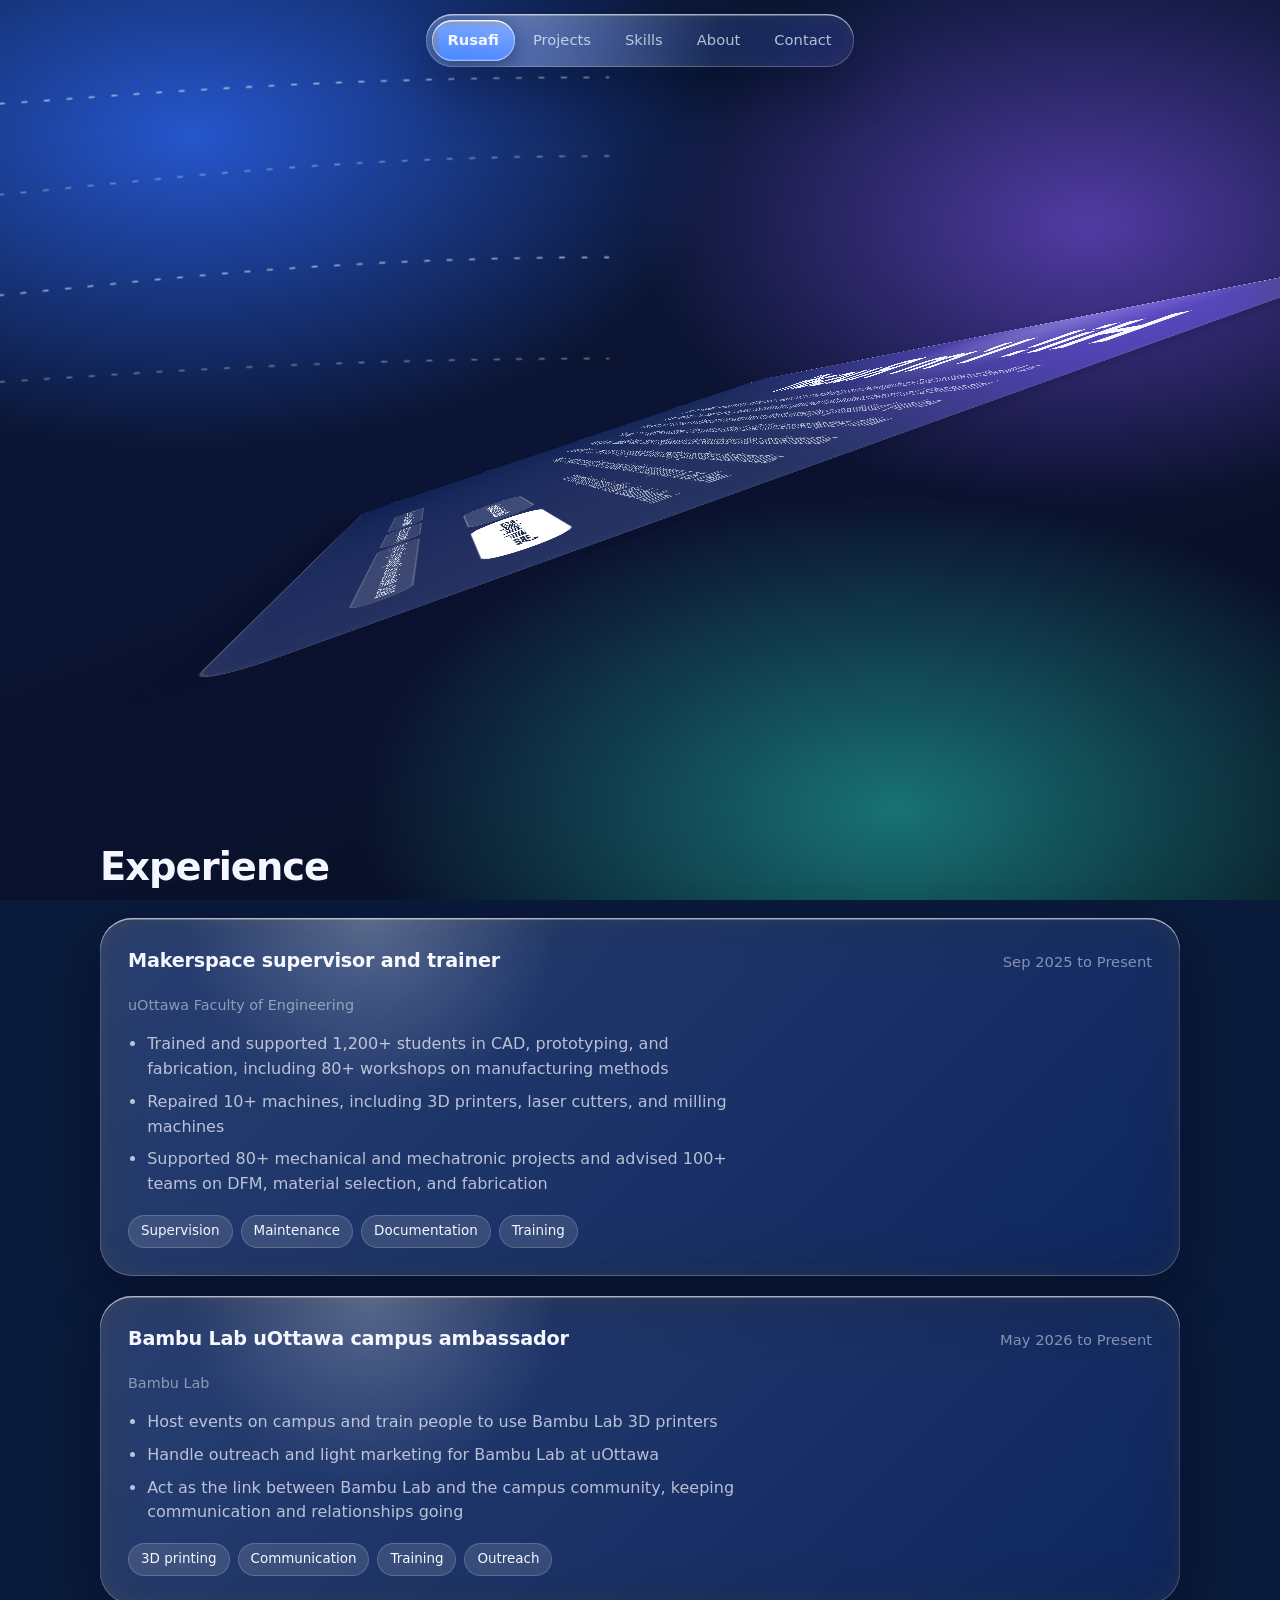
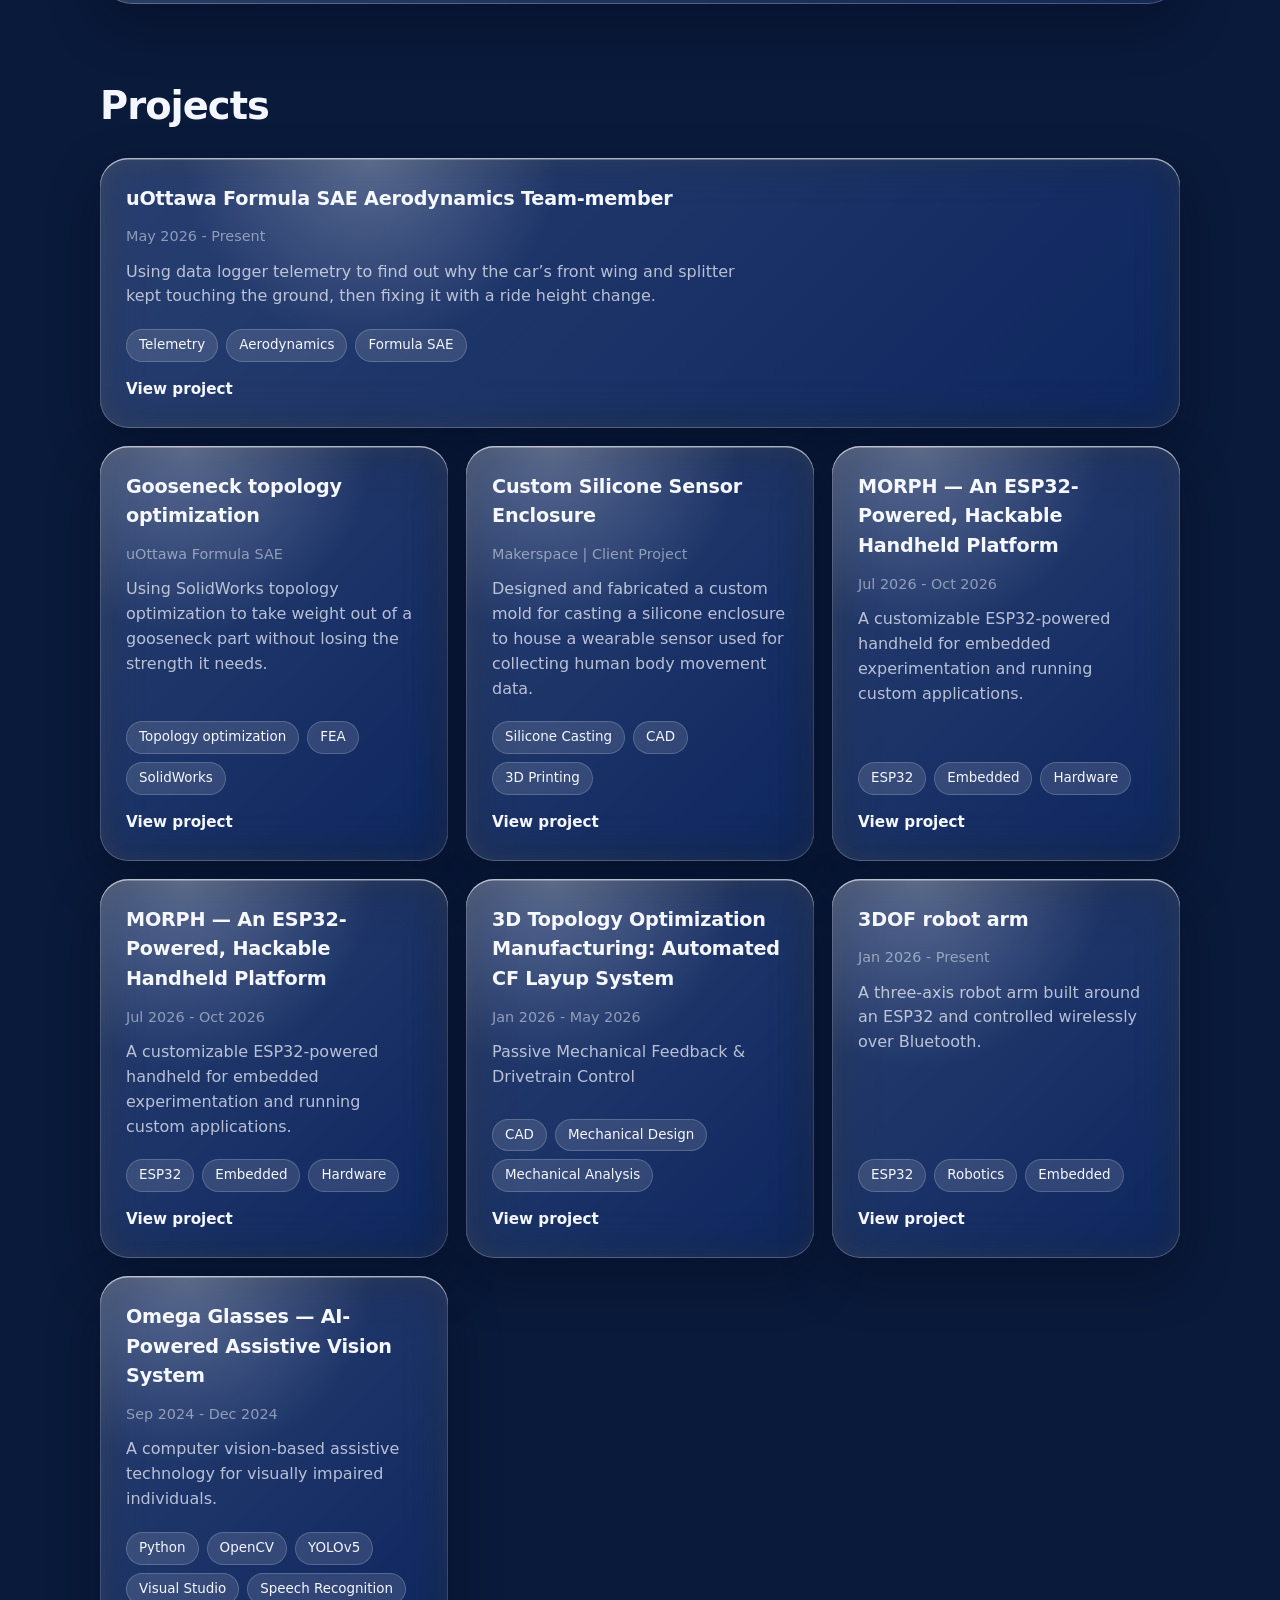
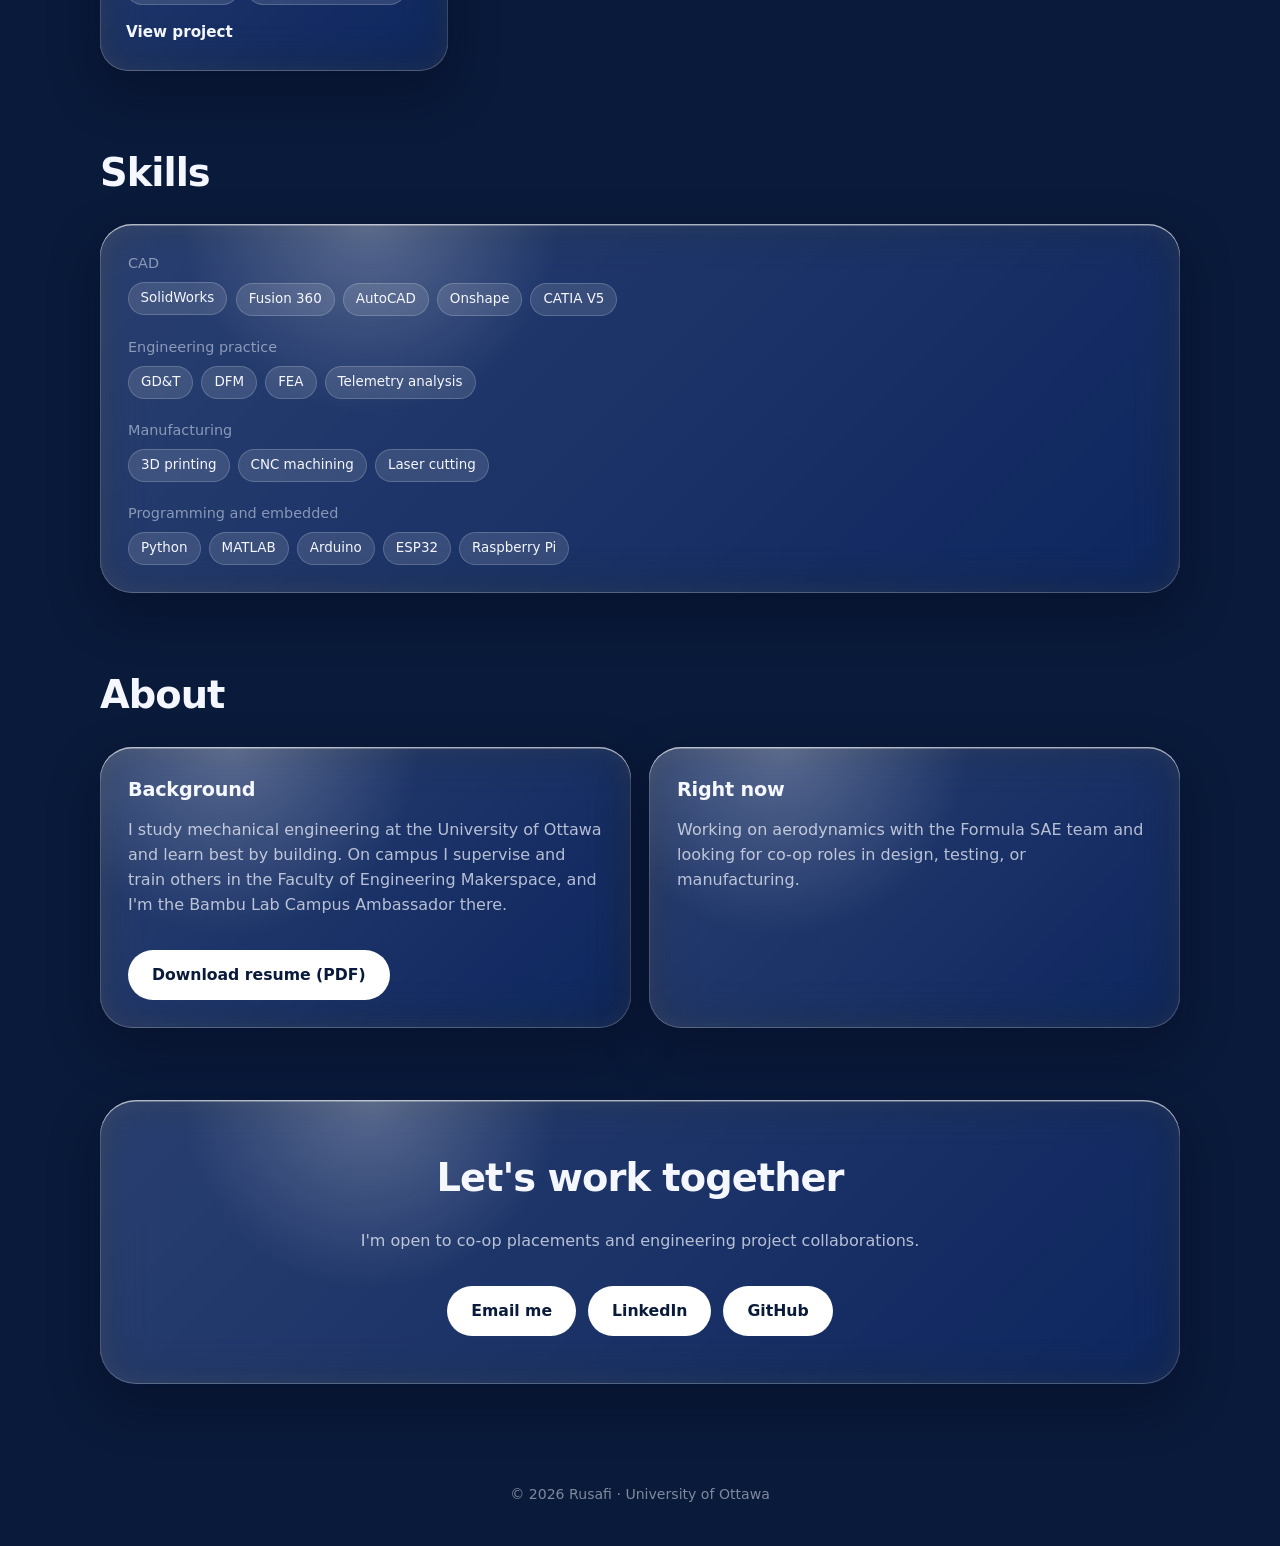
==== index.html @ 1bdc51d0 "Fix portfolio directory structure" ====
<!DOCTYPE html>
<html lang="en">
<head>
<meta charset="utf-8">
<meta name="viewport" content="width=device-width, initial-scale=1, viewport-fit=cover">
<title>Rusafi – Mechanical engineering portfolio</title>
<meta name="description" content="Mechanical engineering co-op student at the University of Ottawa. Aerodynamics, additive manufacturing, and embedded builds.">
<meta name="theme-color" content="#0a1a3a">
<link rel="stylesheet" href="style.css">
</head>
<body>

<div class="bg" aria-hidden="true">
  <svg viewBox="0 0 1200 800" preserveAspectRatio="xMidYMid slice">
    <g class="flow" id="flowg">
      <path d="M-50 150C300 150 480 120 600 120S900 150 1250 150"/>
      <path d="M-50 230C300 230 470 195 600 195S910 230 1250 230"/>
      <path d="M-50 310C300 310 460 275 600 275S920 310 1250 310"/>
      <path d="M-50 370C300 370 470 345 600 345S900 370 1250 370"/>
      <path d="M-50 450C300 450 470 478 600 478S900 450 1250 450"/>
      <path d="M-50 520C300 520 460 560 600 560S920 520 1250 520"/>
      <path d="M-50 610C300 610 470 650 600 650S910 610 1250 610"/>
      <path d="M-50 700C300 700 480 725 600 725S900 700 1250 700"/>
    </g>
    <path class="wing" id="wingp" d="M440 410C500 372 640 366 780 398C650 430 520 436 440 410Z"/>
  </svg>
</div>

<svg width="0" height="0" style="position:absolute" aria-hidden="true">
  <filter id="lg" filterUnits="userSpaceOnUse" x="0" y="0" width="100" height="40" color-interpolation-filters="sRGB">
    <feImage id="lgmap" x="0" y="0" width="100" height="40" preserveAspectRatio="none" result="m"/>
    <feDisplacementMap in="SourceGraphic" in2="m" scale="26" xChannelSelector="R" yChannelSelector="G"/>
  </filter>
</svg>

<div class="navwrap">
  <div class="navbg glass" aria-hidden="true"></div>
  <nav aria-label="Main">
    <span class="lens" aria-hidden="true"></span>
    <a class="me" href="#top">Rusafi</a>
    <a href="#projects">Projects</a>
    <a href="#skills">Skills</a>
    <a href="#about">About</a>
    <a href="#contact">Contact</a>
  </nav>
</div>

<main id="top">

  <section class="hero">
    <div class="hero-card glass">
      <h1>Hi! I’m Rusafi</h1>
      <p>a Mechanical Engineering student at the University of Ottawa with a strong interest in mechanical design, manufacturing, and hands-on prototyping. I enjoy building systems that combine mechanical and electrical components, with experience in CAD, fabrication, and iterative design through projects in automation and assistive technology.
        My recent work includes developing an automated sorting system and designing a carbon fiber layup mechanism, as well as a computer vision-based smart glasses prototype to support individuals with visual impairments.</p>
      <div class="actions">
        <a class="btn main" href="#projects">See my projects</a>
        <a class="btn alt" href="#contact">Get in touch</a>
      </div>
      <div class="stats">
        <span class="chip">BASc Mechanical Engineering (Co-op)</span>
        <span class="chip">Graduating 2029</span>
        <span class="chip">Formula SAE aerodynamics</span>
      </div>
    </div>
  </section>

  <section id="experience">
  <h2>Experience</h2>

  <div class="panel glass prose role">
    <div class="role-head">
      <h3>Makerspace supervisor and trainer</h3>
      <span class="dates">Sep 2025 to Present</span>
    </div>
    <span class="meta">uOttawa Faculty of Engineering</span>
    <ul>
      <li>Trained and supported 1,200+ students in CAD, prototyping, and fabrication, including 80+ workshops on manufacturing methods</li>
      <li>Repaired 10+ machines, including 3D printers, laser cutters, and milling machines</li>
      <li>Supported 80+ mechanical and mechatronic projects and advised 100+ teams on DFM, material selection, and fabrication</li>
    </ul>
    <div class="chips"><span class="chip">Supervision</span><span class="chip">Maintenance</span><span class="chip">Documentation</span><span class="chip">Training</span></div>
  </div>

  <div class="panel glass prose role">
    <div class="role-head">
      <h3>Bambu Lab uOttawa campus ambassador</h3>
      <span class="dates">May 2026 to Present</span>
    </div>
    <span class="meta">Bambu Lab</span>
    <ul>
      <li>Host events on campus and train people to use Bambu Lab 3D printers</li>
      <li>Handle outreach and light marketing for Bambu Lab at uOttawa</li>
      <li>Act as the link between Bambu Lab and the campus community, keeping communication and relationships going</li>
    </ul>
    <div class="chips"><span class="chip">3D printing</span><span class="chip">Communication</span><span class="chip">Training</span><span class="chip">Outreach</span></div>
  </div>
</section>

  <section id="projects">
    <h2>Projects</h2>
    <div class="grid">

      <a class="card glass wide" href="projects/fsae-aero.html">
        <img src="images/fsae-aero/cover.jpg" alt="Formula SAE aerodynamics" loading="lazy" onerror="this.remove()">
        <h3>uOttawa Formula SAE Aerodynamics Team-member</h3>
        <span class="meta">May 2026 - Present</span>
        <p>Using data logger telemetry to find out why the car’s front wing and splitter kept touching the ground, then fixing it with a ride height change.</p>
        <div class="tags"><span class="chip">Telemetry</span><span class="chip">Aerodynamics</span><span class="chip">Formula SAE</span></div>
        <span class="more">View project</span>
      </a>

      <a class="card glass" href="projects/gooseneck-optimization.html">
        <img src="images/gooseneck-optimization/cover.jpg" alt="Gooseneck topology optimization" loading="lazy" onerror="this.remove()">
        <h3>Gooseneck topology optimization</h3>
        <span class="meta">uOttawa Formula SAE</span>
        <p>Using SolidWorks topology optimization to take weight out of a gooseneck part without losing the strength it needs.</p>
        <div class="tags"><span class="chip">Topology optimization</span><span class="chip">FEA</span><span class="chip">SolidWorks</span></div>
        <span class="more">View project</span>
      </a>

      <a class="card glass" href="projects/silicone-enclosure.html">
        <img src="images/adsb-display/cover.jpg" alt="ADS-B radar display" loading="lazy" onerror="this.remove()">
        <h3>Custom Silicone Sensor Enclosure</h3>
        <span class="meta">Makerspace | Client Project</span>
        <p>Designed and fabricated a custom mold for casting a silicone enclosure to house a wearable sensor used for collecting human body movement data.</p>
        <div class="tags"><span class="chip">Silicone Casting</span><span class="chip">CAD</span><span class="chip">3D Printing</span></div>
        <span class="more">View project</span>
      </a>

      <a class="card glass" href="projects/morph.html">
        <img src="images/transit-tracker/cover.jpg" alt="ESP32 transit tracker" loading="lazy" onerror="this.remove()">
        <h3>MORPH — An ESP32-Powered, Hackable Handheld Platform</h3>
        <span class="meta">Jul 2026 - Oct 2026</span>
        <p>A customizable ESP32-powered handheld for embedded experimentation and running custom applications.</p>
        <div class="tags"><span class="chip">ESP32</span><span class="chip">Embedded</span><span class="chip">Hardware</span></div>
        <span class="more">View project</span>
      </a>

      <a class="card glass" href="projects/morph.html">
        <img src="images/transit-tracker/cover.jpg" alt="ESP32 transit tracker" loading="lazy" onerror="this.remove()">
        <h3>MORPH — An ESP32-Powered, Hackable Handheld Platform</h3>
        <span class="meta">Jul 2026 - Oct 2026</span>
        <p>A customizable ESP32-powered handheld for embedded experimentation and running custom applications.</p>
        <div class="tags"><span class="chip">ESP32</span><span class="chip">Embedded</span><span class="chip">Hardware</span></div>
        <span class="more">View project</span>
      </a>

      <a class="card glass" href="projects/cf-layup.html">
        <img src="images/robot-arm/cover.jpg" alt="3DOF robot arm" loading="lazy" onerror="this.remove()">
        <h3>3D Topology Optimization Manufacturing: Automated CF Layup System</h3>
        <span class="meta">Jan 2026 - May 2026</span>
        <p>Passive Mechanical Feedback & Drivetrain Control</p>
        <div class="tags"><span class="chip">CAD</span><span class="chip">Mechanical Design</span><span class="chip">Mechanical Analysis</span></div>
        <span class="more">View project</span>
      </a>

      <a class="card glass" href="projects/robot-arm.html">
        <img src="images/robot-arm/cover.jpg" alt="3DOF robot arm" loading="lazy" onerror="this.remove()">
        <h3>3DOF robot arm</h3>
        <span class="meta">Jan 2026 - Present</span>
        <p>A three-axis robot arm built around an ESP32 and controlled wirelessly over Bluetooth.</p>
        <div class="tags"><span class="chip">ESP32</span><span class="chip">Robotics</span><span class="chip">Embedded</span></div>
        <span class="more">View project</span>
      </a>

      <a class="card glass" href="projects/omega.html">
        <img src="images/robot-arm/cover.jpg" alt="3DOF robot arm" loading="lazy" onerror="this.remove()">
        <h3>Omega Glasses — AI-Powered Assistive Vision System</h3>
        <span class="meta">Sep 2024 - Dec 2024</span>
        <p>A computer vision-based assistive technology for visually impaired individuals.</p>
        <div class="tags"><span class="chip">Python</span><span class="chip">OpenCV</span><span class="chip">YOLOv5</span><span class="chip">Visual Studio</span><span class="chip">Speech Recognition</span></div>
        <span class="more">View project</span>
      </a>

    </div>
  </section>

  <section id="skills">
    <h2>Skills</h2>
    <div class="panel glass">
      <div class="group">
        <div class="meta">CAD</div>
        <div class="chips"><span class="chip">SolidWorks</span><span class="chip">Fusion 360</span><span class="chip">AutoCAD</span><span class="chip">Onshape</span><span class="chip">CATIA V5</span></div>
      </div>
      <div class="group">
        <div class="meta">Engineering practice</div>
        <div class="chips"><span class="chip">GD&amp;T</span><span class="chip">DFM</span><span class="chip">FEA</span><span class="chip">Telemetry analysis</span></div>
      </div>
      <div class="group">
        <div class="meta">Manufacturing</div>
        <div class="chips"><span class="chip">3D printing</span><span class="chip">CNC machining</span><span class="chip">Laser cutting</span></div>
      </div>
      <div class="group">
        <div class="meta">Programming and embedded</div>
        <div class="chips"><span class="chip">Python</span><span class="chip">MATLAB</span><span class="chip">Arduino</span><span class="chip">ESP32</span><span class="chip">Raspberry Pi</span></div>
      </div>
    </div>
  </section>

  <section id="about">
    <h2>About</h2>
    <div class="split">
      <div class="panel glass">
        <h3>Background</h3>
        <p>I study mechanical engineering at the University of Ottawa and learn best by building. On campus I supervise and train others in the Faculty of Engineering Makerspace, and I'm the Bambu Lab Campus Ambassador there.</p>
        <div class="actions">
  <a class="btn main" href="resume/rusafi-resume.pdf" download>Download resume (PDF)</a>
</div>
      </div>
      <div class="panel glass">
        <h3>Right now</h3>
        <p>Working on aerodynamics with the Formula SAE team and looking for co-op roles in design, testing, or manufacturing.</p>
      </div>
    </div>
  </section>

  <section id="contact">
    <div class="contact glass">
      <h2>Let's work together</h2>
      <p>I'm open to co-op placements and engineering project collaborations.</p>
      <div class="actions">
        <!-- Replace the three links below -->
        <a class="btn main" href="mailto:rkama064@uottawa.ca">Email me</a>
        <a class="btn main" href="https://www.linkedin.com/in/rusafi-kamal" target="_blank">LinkedIn</a>
        <a class="btn main" href="https://github.com/silentium-noctis" target="_blank">GitHub</a>
      </div>
    </div>
  </section>

</main>

<footer>© <span id="y"></span> Rusafi · University of Ottawa</footer>

<script src="site.js" defer></script>
</body>
</html>
---- style.css ----
:root{
  --spring:cubic-bezier(.34,1.56,.64,1); --ink:#f4f7ff; --ink-2:rgba(244,247,255,.72); --ink-3:rgba(244,247,255,.5);
  --deep:#0a1a3a; --blue:#2f6bff; --teal:#27d3c3; --violet:#8a5bff;
  --font:-apple-system,BlinkMacSystemFont,"SF Pro Display","SF Pro Text","Helvetica Neue",Inter,"Segoe UI",system-ui,sans-serif;
}
*{box-sizing:border-box;margin:0}
html{scroll-behavior:smooth;scroll-padding-top:90px;color-scheme:dark}
body{font-family:var(--font);color:var(--ink);background:var(--deep);line-height:1.55;-webkit-font-smoothing:antialiased;min-height:100vh}
a{color:inherit;text-decoration:none}
:focus-visible{outline:2px solid #fff;outline-offset:3px;border-radius:12px}

/* Background: colour field + airflow over a wing section */
.bg{position:fixed;inset:0;z-index:-1;overflow:hidden;
  background:
    radial-gradient(60% 50% at 15% 15%,rgba(47,107,255,.75),transparent 70%),
    radial-gradient(50% 45% at 85% 25%,rgba(138,91,255,.55),transparent 70%),
    radial-gradient(60% 50% at 70% 90%,rgba(39,211,195,.5),transparent 70%),
    linear-gradient(160deg,#0a1a3a,#0b1230 60%,#07101f)}
.bg svg{position:absolute;inset:0;width:100%;height:100%}
.flow path{fill:none;stroke:rgba(255,255,255,.55);stroke-width:1.6;stroke-linecap:round;stroke-dasharray:4 16;animation:drift 5s linear infinite}
.flow path:nth-child(even){animation-duration:7s;stroke:rgba(255,255,255,.35)}
@keyframes drift{to{stroke-dashoffset:-200}}
.wing{fill:rgba(255,255,255,.06);stroke:rgba(255,255,255,.35);stroke-width:1.2}

/* Liquid glass */
.glass{
  position:relative;overflow:hidden;
  background:linear-gradient(135deg,rgba(255,255,255,.16),rgba(255,255,255,.05));
  -webkit-backdrop-filter:blur(24px) saturate(185%);backdrop-filter:blur(24px) saturate(185%);
  box-shadow:
    inset 0 1.5px 0 rgba(255,255,255,.55),
    inset 0 -1px 0 rgba(255,255,255,.10),
    inset 0 0 0 1px rgba(255,255,255,.14),
    inset 0 0 24px rgba(255,255,255,.05),
    0 20px 50px rgba(2,8,28,.38);
}
.glass::before{content:"";position:absolute;inset:0;pointer-events:none;
  background:radial-gradient(420px circle at var(--mx,25%) var(--my,0%),rgba(255,255,255,.24),transparent 45%)}
a.glass:active::before,.card.glass:active::before,.panel.glass:active::before{background:radial-gradient(520px circle at var(--mx,25%) var(--my,0%),rgba(255,255,255,.4),transparent 55%)}
@supports not ((backdrop-filter:blur(1px)) or (-webkit-backdrop-filter:blur(1px))){
  .glass{background:rgba(24,38,80,.88)}
}

/* Nav: one glass lens slides between items */
.navwrap{position:sticky;top:max(14px,env(safe-area-inset-top));z-index:10;width:max-content;max-width:calc(100% - 24px);margin:14px auto 0}
.navbg{position:absolute;inset:0;border-radius:999px}
nav{position:relative;display:flex;gap:2px;padding:6px;overflow-x:auto;scrollbar-width:none;border-radius:999px}
nav::-webkit-scrollbar{display:none}
nav a{position:relative;z-index:2;padding:9px 16px;border-radius:999px;font-size:.92rem;font-weight:500;color:var(--ink-2);white-space:nowrap;transition:color .25s,transform .4s var(--spring)}
nav a:hover,nav a.on{color:var(--ink)}
nav a:active{transform:scale(.92)}
nav a.me{font-weight:650}
.lens{position:absolute;z-index:1;top:6px;left:0;height:calc(100% - 12px);width:0;border-radius:999px;pointer-events:none;
  background:linear-gradient(180deg,rgba(255,255,255,.34),rgba(255,255,255,.12));
  -webkit-backdrop-filter:blur(3px) saturate(190%) brightness(1.15);backdrop-filter:blur(3px) saturate(190%) brightness(1.15);
  box-shadow:inset 0 1.5px 0 rgba(255,255,255,.8),inset 0 -1.5px 0 rgba(255,255,255,.25),inset 0 0 0 1px rgba(255,255,255,.3),0 6px 18px rgba(2,8,28,.35);
  transition:left .55s var(--spring),width .55s var(--spring)}
.lens.squish{animation:squish .55s ease}
@keyframes squish{35%{transform:scale(1.1,.86)}70%{transform:scale(.97,1.05)}}
.refract .lens{backdrop-filter:url(#lg) blur(2px) saturate(190%) brightness(1.15)}

main{width:min(1080px,100% - 32px);margin:0 auto;padding-bottom:max(60px,env(safe-area-inset-bottom))}
section{padding-top:72px}
h1{font-size:clamp(2.6rem,7.5vw,5.2rem);line-height:1.02;letter-spacing:-.035em;font-weight:700}
h2{font-size:clamp(1.7rem,3.6vw,2.4rem);letter-spacing:-.025em;font-weight:650;margin-bottom:22px}
h3{font-size:1.2rem;letter-spacing:-.01em;font-weight:620}
p{color:var(--ink-2);max-width:62ch}

/* Hero */
.hero{padding-top:56px}
.hero-card{border-radius:40px;padding:clamp(28px,6vw,64px)}
.hero-card p{font-size:clamp(1.05rem,2vw,1.3rem);margin-top:20px}
.actions{display:flex;flex-wrap:wrap;gap:12px;margin-top:32px}
.btn{display:inline-block;padding:13px 24px;border-radius:999px;font-weight:600;font-size:.98rem;transition:transform .45s var(--spring),background .2s}
.btn.main{background:#fff;color:#0a1a3a}
.btn:hover{transform:scale(1.06)}
.btn:active{transform:scale(.93)}
.btn.alt{background:rgba(255,255,255,.14);box-shadow:inset 0 0 0 1px rgba(255,255,255,.3)}
.btn.alt:hover{background:rgba(255,255,255,.24)}
.stats{display:flex;flex-wrap:wrap;gap:10px;margin-top:36px}

/* Chips */
.chip{display:inline-block;padding:6px 13px;border-radius:999px;font-size:.84rem;font-weight:500;color:var(--ink);background:rgba(255,255,255,.12);box-shadow:inset 0 0 0 1px rgba(255,255,255,.18)}

/* Projects */
.grid{display:grid;gap:18px;grid-template-columns:repeat(auto-fit,minmax(min(100%,320px),1fr))}
.card{border-radius:28px;padding:26px;display:flex;flex-direction:column;gap:12px;transition:transform .5s var(--spring)}
.card:hover{transform:translateY(-3px)}
.card:active{transform:scale(.97)}
.card.wide{grid-column:1/-1}
.card img{width:100%;aspect-ratio:16/10;object-fit:cover;border-radius:18px;display:block}
.card.wide img{aspect-ratio:21/9}
.card .tags{display:flex;flex-wrap:wrap;gap:8px;margin-top:auto;padding-top:8px}
.card .meta{font-size:.9rem;color:var(--ink-3)}

/* Skills + About */
.split{display:grid;gap:18px;grid-template-columns:repeat(auto-fit,minmax(min(100%,420px),1fr))}
.panel{border-radius:32px;padding:28px}
.panel h3{margin-bottom:14px}
.chips{display:flex;flex-wrap:wrap;gap:8px}
.group+.group{margin-top:20px}
.group .meta{font-size:.9rem;color:var(--ink-3);margin-bottom:8px}

/* Contact */
.contact{border-radius:36px;padding:clamp(26px,5vw,48px);text-align:center}
.contact p{margin:12px auto 0}
.contact .actions{justify-content:center}

footer{text-align:center;color:var(--ink-3);font-size:.88rem;padding:40px 16px max(40px,env(safe-area-inset-bottom))}

/* Cursor halo */
@media (hover:hover) and (pointer:fine){html.fx,html.fx *{cursor:none!important}}
html.smooth{scroll-behavior:auto}
.halo,.dot{position:fixed;left:0;top:0;pointer-events:none;z-index:9999;opacity:0;transition:opacity .3s}
.halo.on,.dot.on{opacity:1}
.halo i{display:block;width:40px;height:40px;border-radius:50%;
  background:radial-gradient(circle at 35% 30%,rgba(255,255,255,.14),rgba(255,255,255,.03) 65%,transparent 75%);
  box-shadow:inset 0 0 0 1px rgba(255,255,255,.55),inset 0 1px 0 rgba(255,255,255,.8),0 0 18px rgba(120,170,255,.45);
  transition:transform .45s var(--spring),box-shadow .3s}
.halo.hot i{transform:scale(1.4);box-shadow:inset 0 0 0 1px rgba(255,255,255,.7),inset 0 1px 0 rgba(255,255,255,.9),0 0 24px rgba(120,190,255,.6)}
.halo.down i{transform:scale(.7)}
.dot{width:8px;height:8px;border-radius:50%;background:#fff;box-shadow:0 0 10px rgba(255,255,255,.9)}
.flow,.wing{will-change:transform}

@media (prefers-reduced-motion:reduce){
  .flow path{animation:none}
  html{scroll-behavior:auto}
  .card,.btn,nav a{transition:none}
  .lens{transition:none}.lens.squish{animation:none}
}

/* Project cards on home */
a.card{color:inherit}
.more{margin-top:4px;font-weight:600;font-size:.95rem}
.card:hover .more{text-decoration:underline;text-underline-offset:4px}

/* Project pages */
.back{display:inline-block;margin-top:40px;padding:9px 16px;border-radius:999px;font-weight:500;font-size:.92rem;color:var(--ink-2);background:rgba(255,255,255,.1);box-shadow:inset 0 0 0 1px rgba(255,255,255,.18);transition:background .2s,color .2s}
.back:hover{color:var(--ink);background:rgba(255,255,255,.18)}
.phero{padding-top:20px}
.ptitle{font-size:clamp(2.2rem,6vw,3.8rem)}
.facts{display:grid;gap:14px 28px;grid-template-columns:repeat(auto-fit,minmax(200px,1fr));margin-top:28px}
.facts dt{font-size:.88rem;color:var(--ink-3)}
.facts dd{margin:2px 0 0;font-weight:500}
.cover{width:100%;aspect-ratio:21/9;object-fit:cover;border-radius:32px;margin-top:18px;display:block;box-shadow:inset 0 0 0 1px rgba(255,255,255,.2),0 20px 50px rgba(2,8,28,.38)}
.block{padding-top:48px}
.prose ul{padding-left:1.2em;color:var(--ink-2);display:grid;gap:8px;max-width:62ch}
.gallery{display:grid;gap:14px;grid-template-columns:repeat(auto-fill,minmax(min(100%,240px),1fr))}
.shot{padding:0;border:0;background:none;border-radius:22px;overflow:hidden;cursor:pointer;aspect-ratio:4/3;box-shadow:inset 0 0 0 1px rgba(255,255,255,.2),0 12px 30px rgba(2,8,28,.35);transition:transform .45s var(--spring)}
.shot:hover{transform:scale(1.03)}
.shot:active{transform:scale(.97)}
.shot img{width:100%;height:100%;object-fit:cover;display:block}
.lb{position:fixed;inset:0;z-index:9000;display:grid;place-items:center;background:rgba(4,10,28,.72);-webkit-backdrop-filter:blur(18px);backdrop-filter:blur(18px)}
.lb img{max-width:min(92vw,1200px);max-height:80vh;border-radius:24px;box-shadow:0 30px 80px rgba(0,0,0,.5)}
.lbb{position:absolute;padding:11px 20px;border-radius:999px;border:0;color:var(--ink);font:600 .95rem var(--font);background:rgba(255,255,255,.16);box-shadow:inset 0 1px 0 rgba(255,255,255,.5),inset 0 0 0 1px rgba(255,255,255,.2);-webkit-backdrop-filter:blur(14px);backdrop-filter:blur(14px);cursor:pointer;transition:transform .4s var(--spring),background .2s}
.lbb:hover{background:rgba(255,255,255,.26);transform:scale(1.06)}
.lbb:active{transform:scale(.93)}
.lbb.x{top:max(18px,env(safe-area-inset-top));right:18px}
.lbb.p{left:14px;top:50%}
.lbb.n{right:14px;top:50%}

.role-head{display:flex;flex-wrap:wrap;justify-content:space-between;align-items:baseline;gap:2px 16px}
.role-head .dates{font-size:.92rem;color:var(--ink-3);font-weight:500}

.role .meta{display:block;font-size:.9rem;color:var(--ink-3);margin:4px 0 16px}
.role .chips{margin-top:18px}
.role+.role{margin-top:20px}
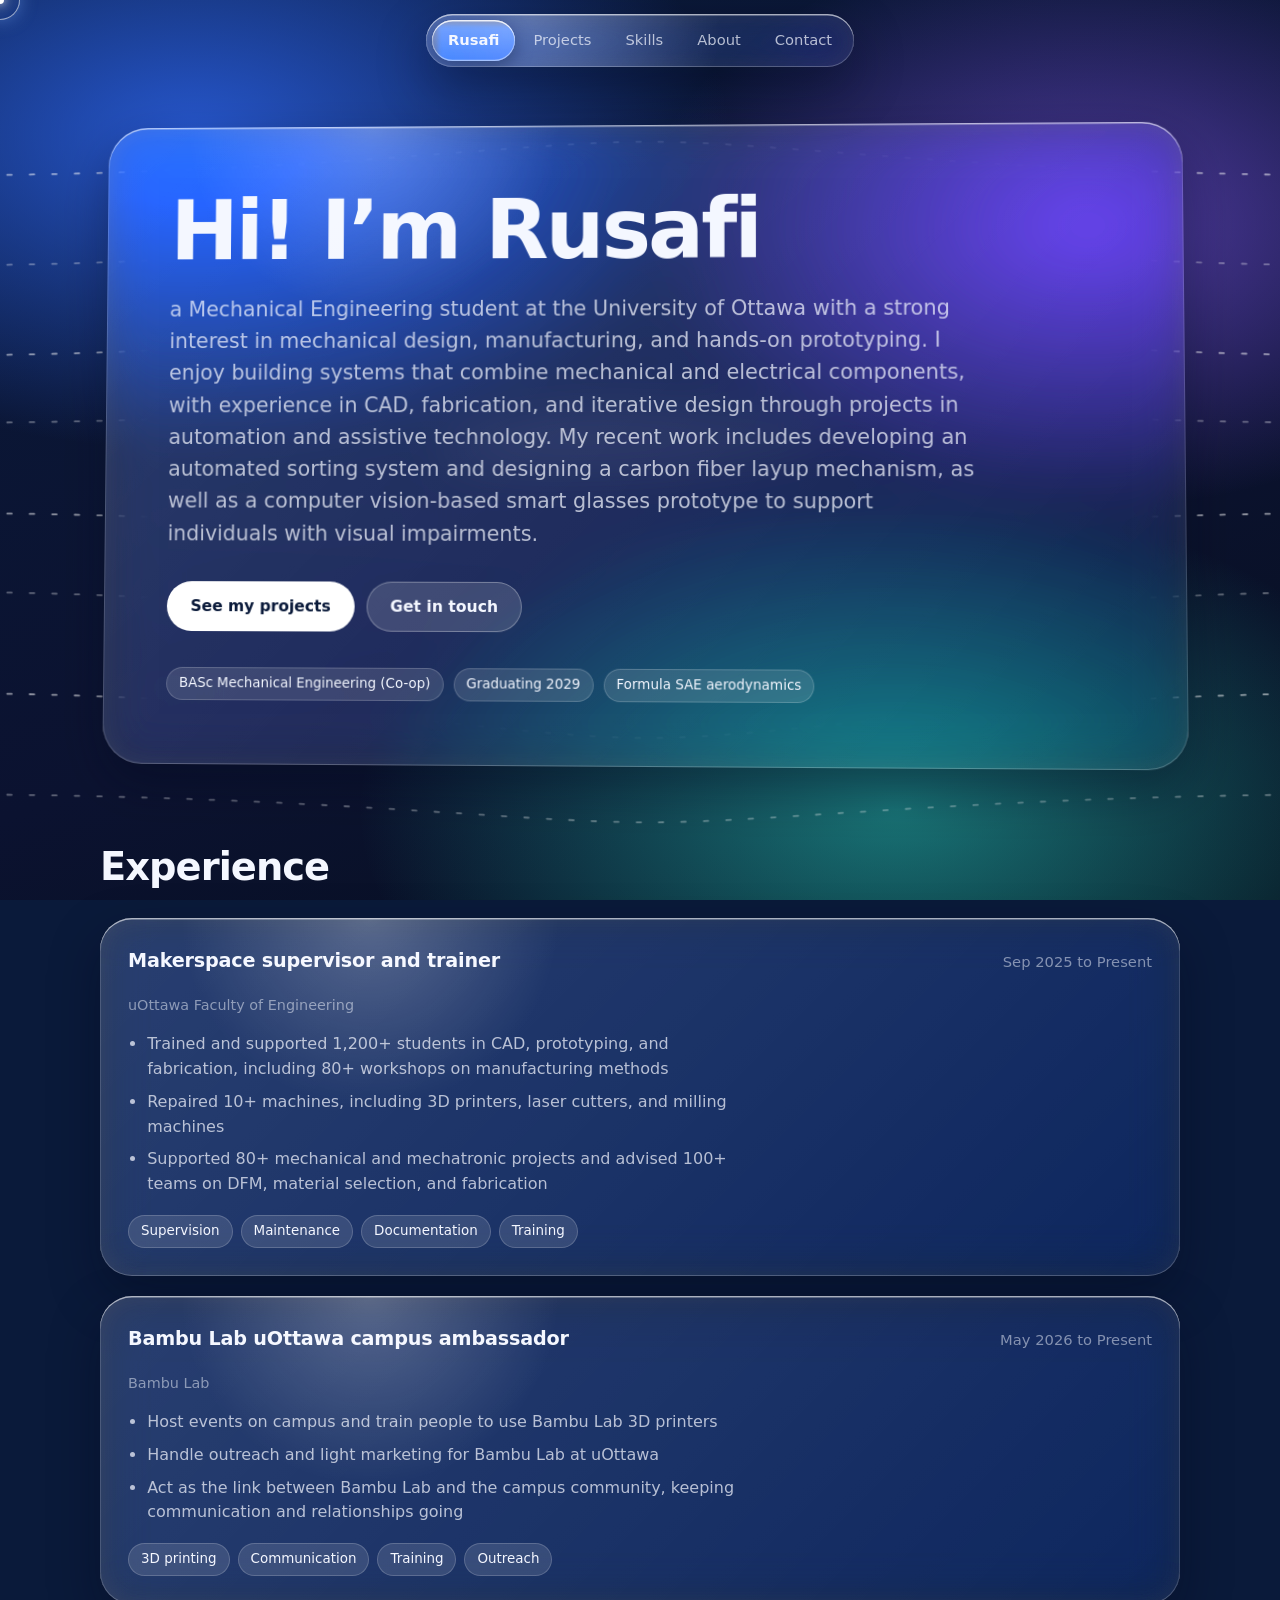
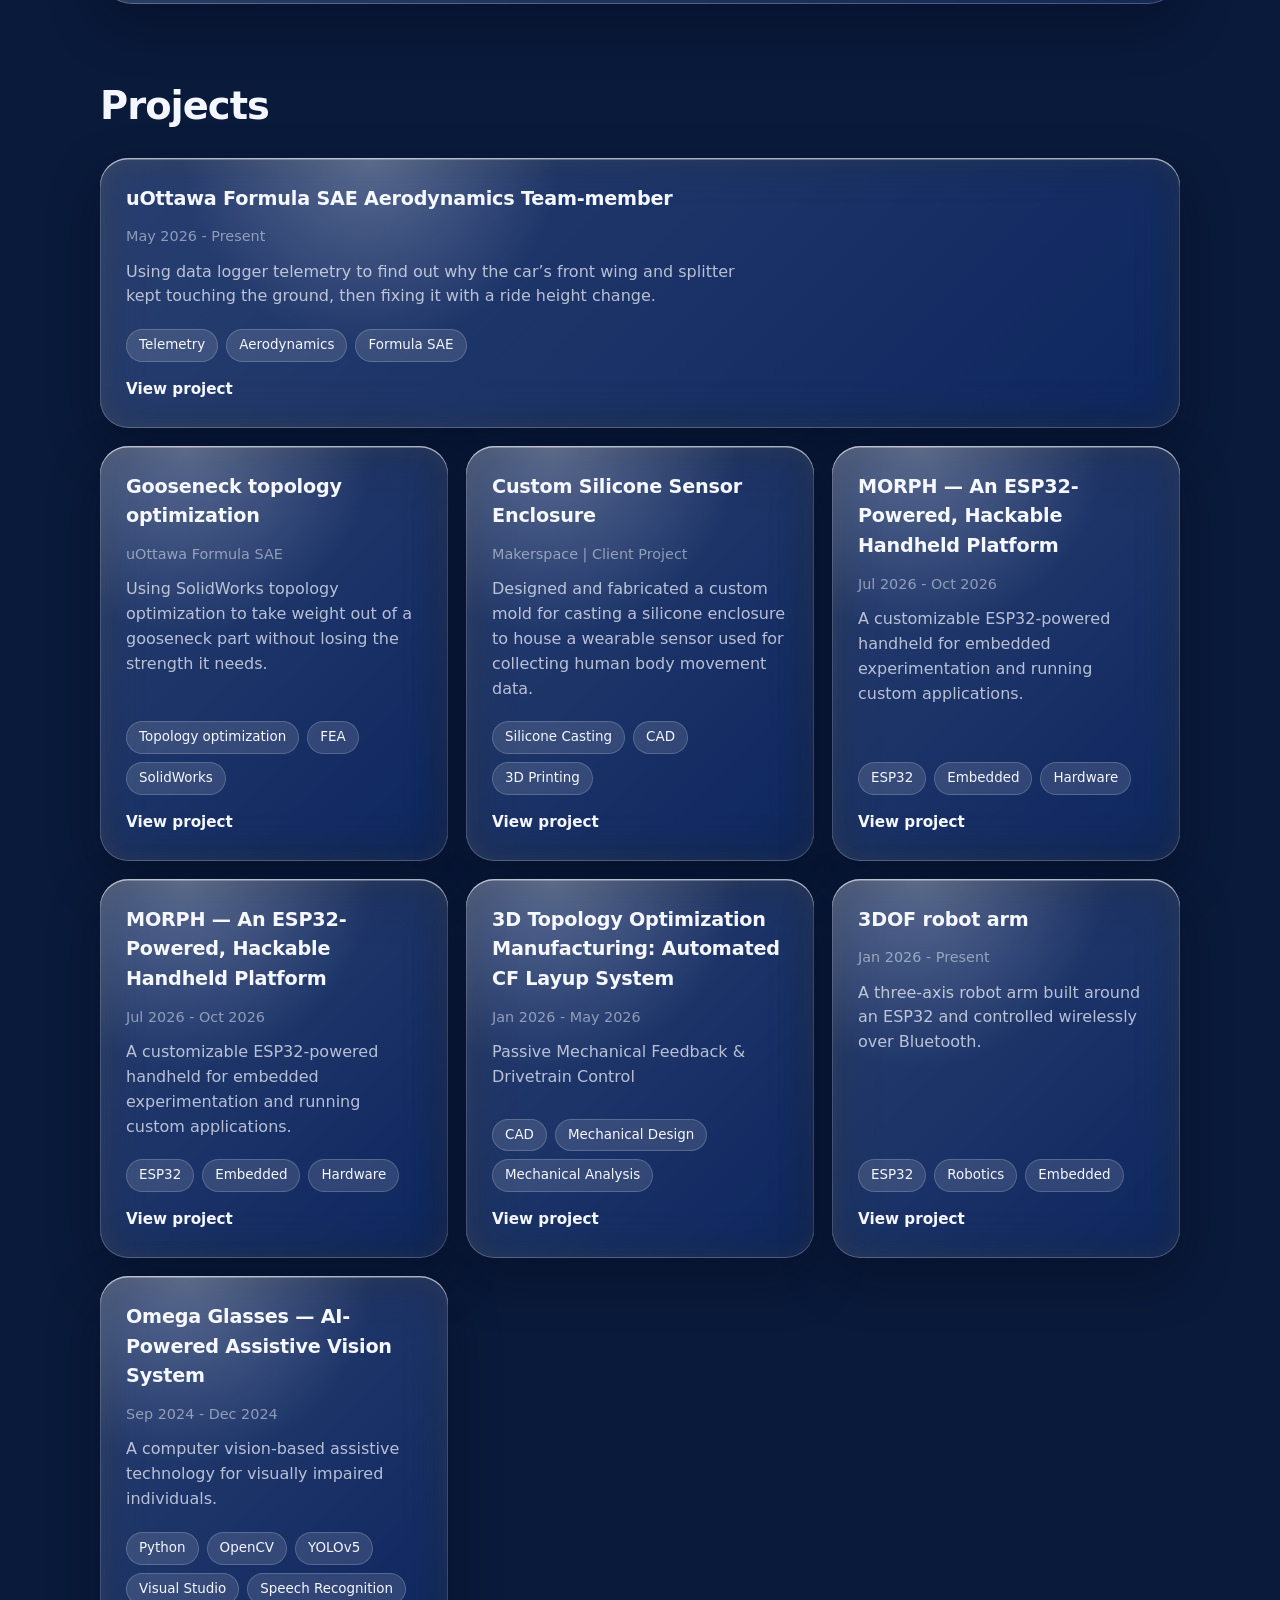
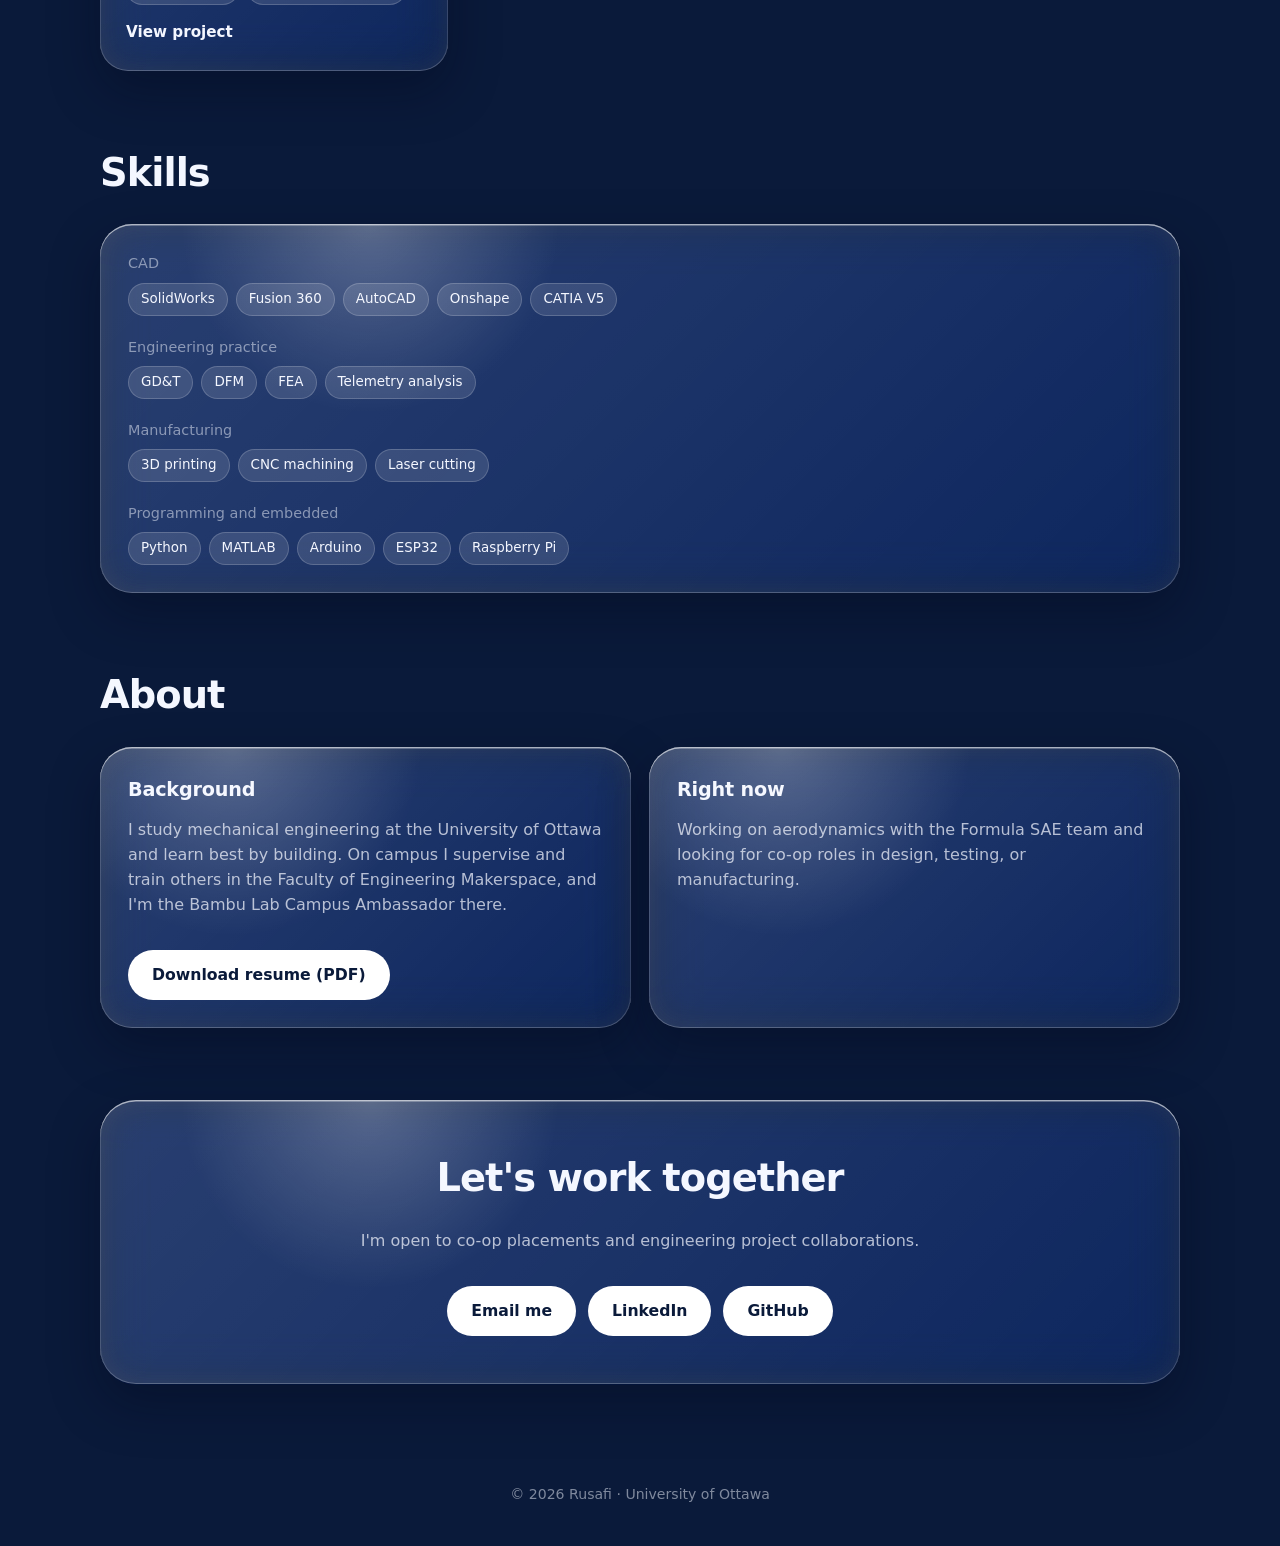
==== commit 9c3b9602: "Fixed hyperlinks" ====
--- a/index.html
+++ b/index.html
@@ -222,7 +222,7 @@
         <!-- Replace the three links below -->
         <a class="btn main" href="mailto:rkama064@uottawa.ca">Email me</a>
         <a class="btn main" href="https://www.linkedin.com/in/rusafi-kamal" target="_blank">LinkedIn</a>
-        <a class="btn main" href="https://github.com/silentium-noctis" target="_blank">GitHub</a>
+        <a class="btn main" href="https://github.com/rusafikamal" target="_blank">GitHub</a>
       </div>
     </div>
   </section>
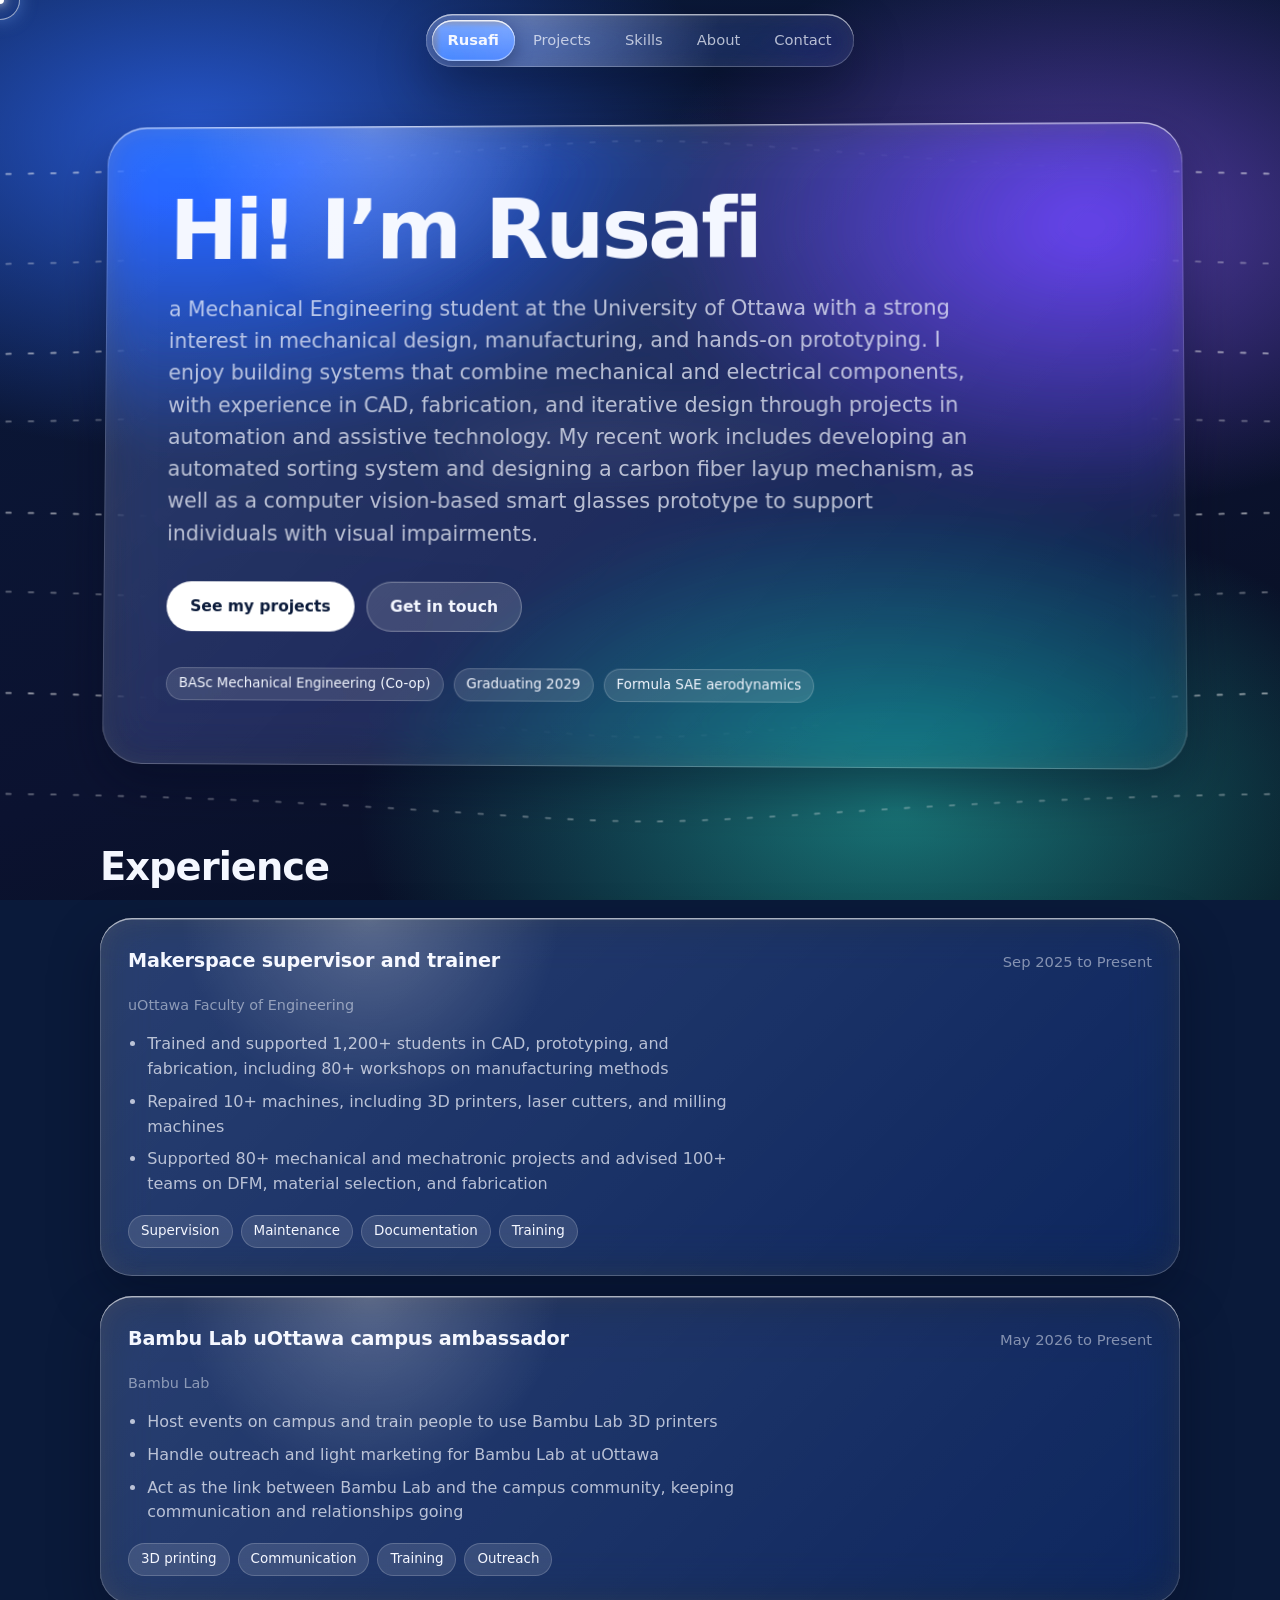
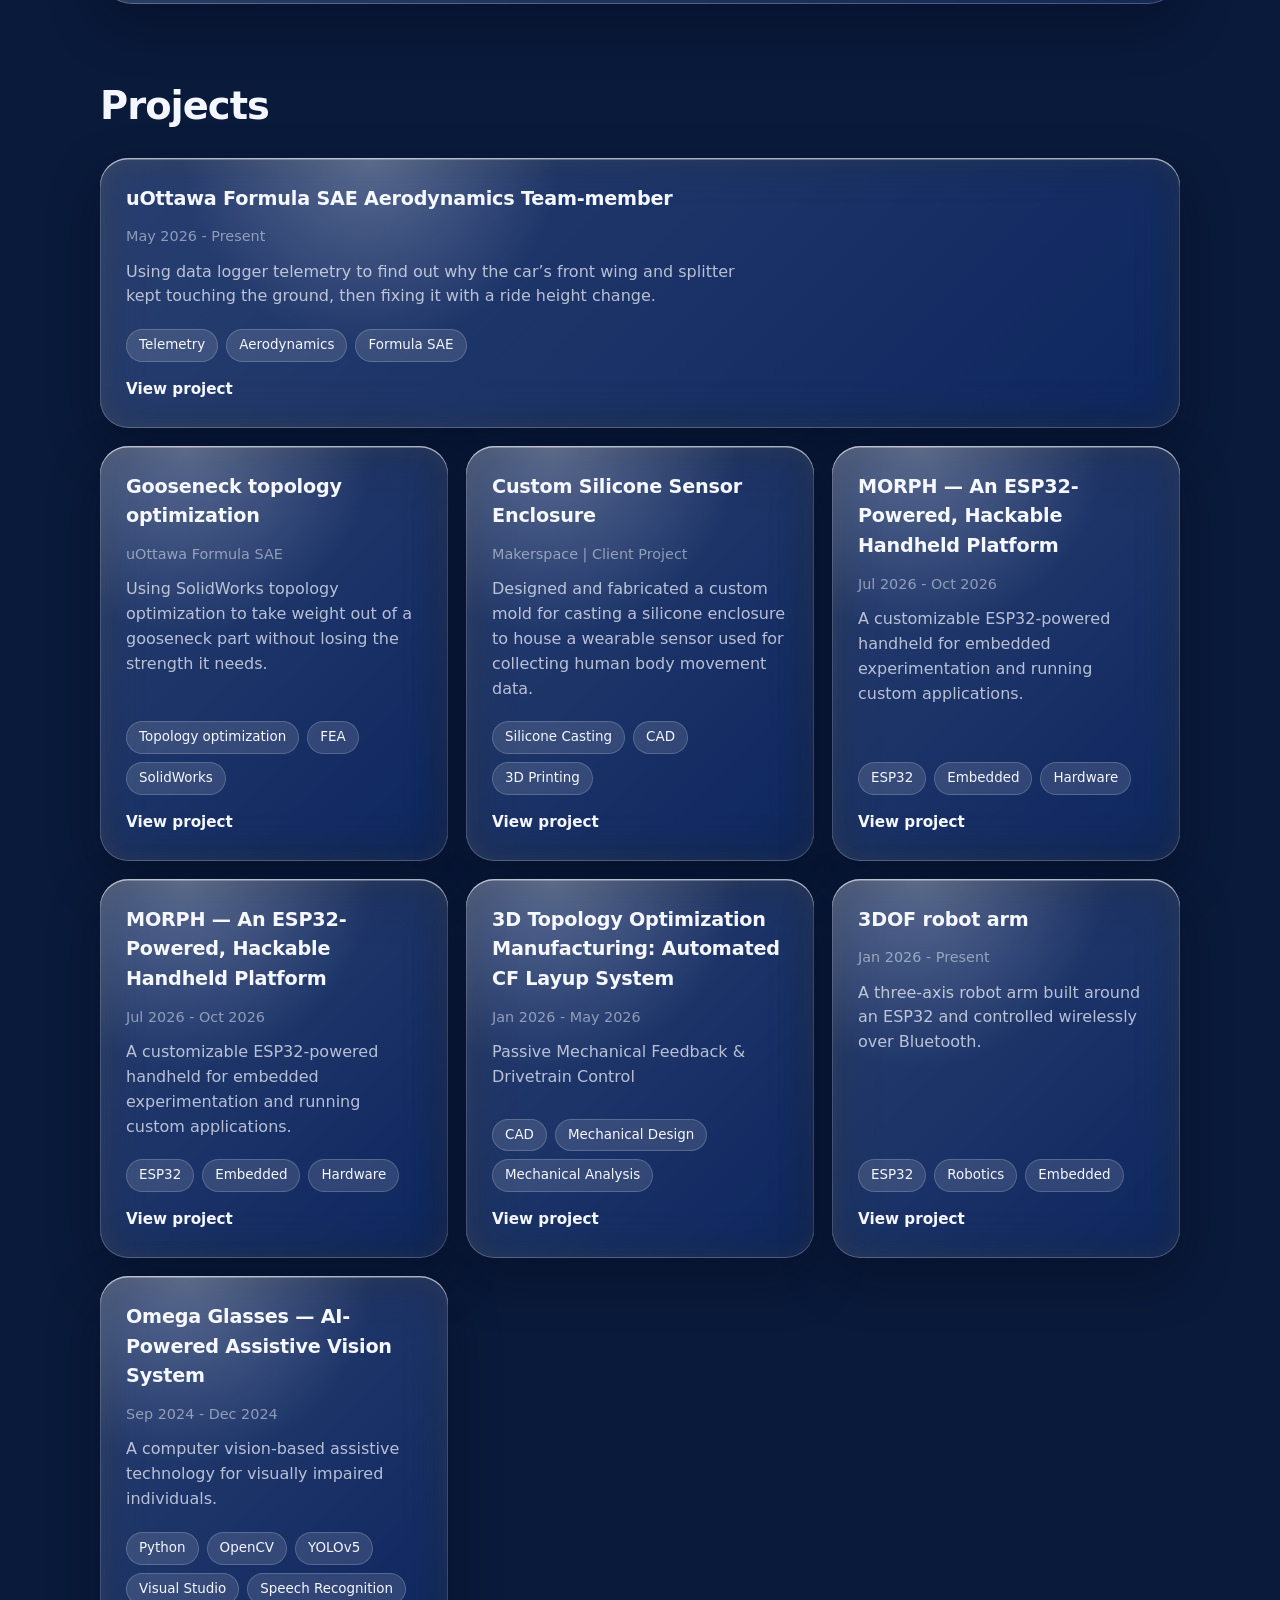
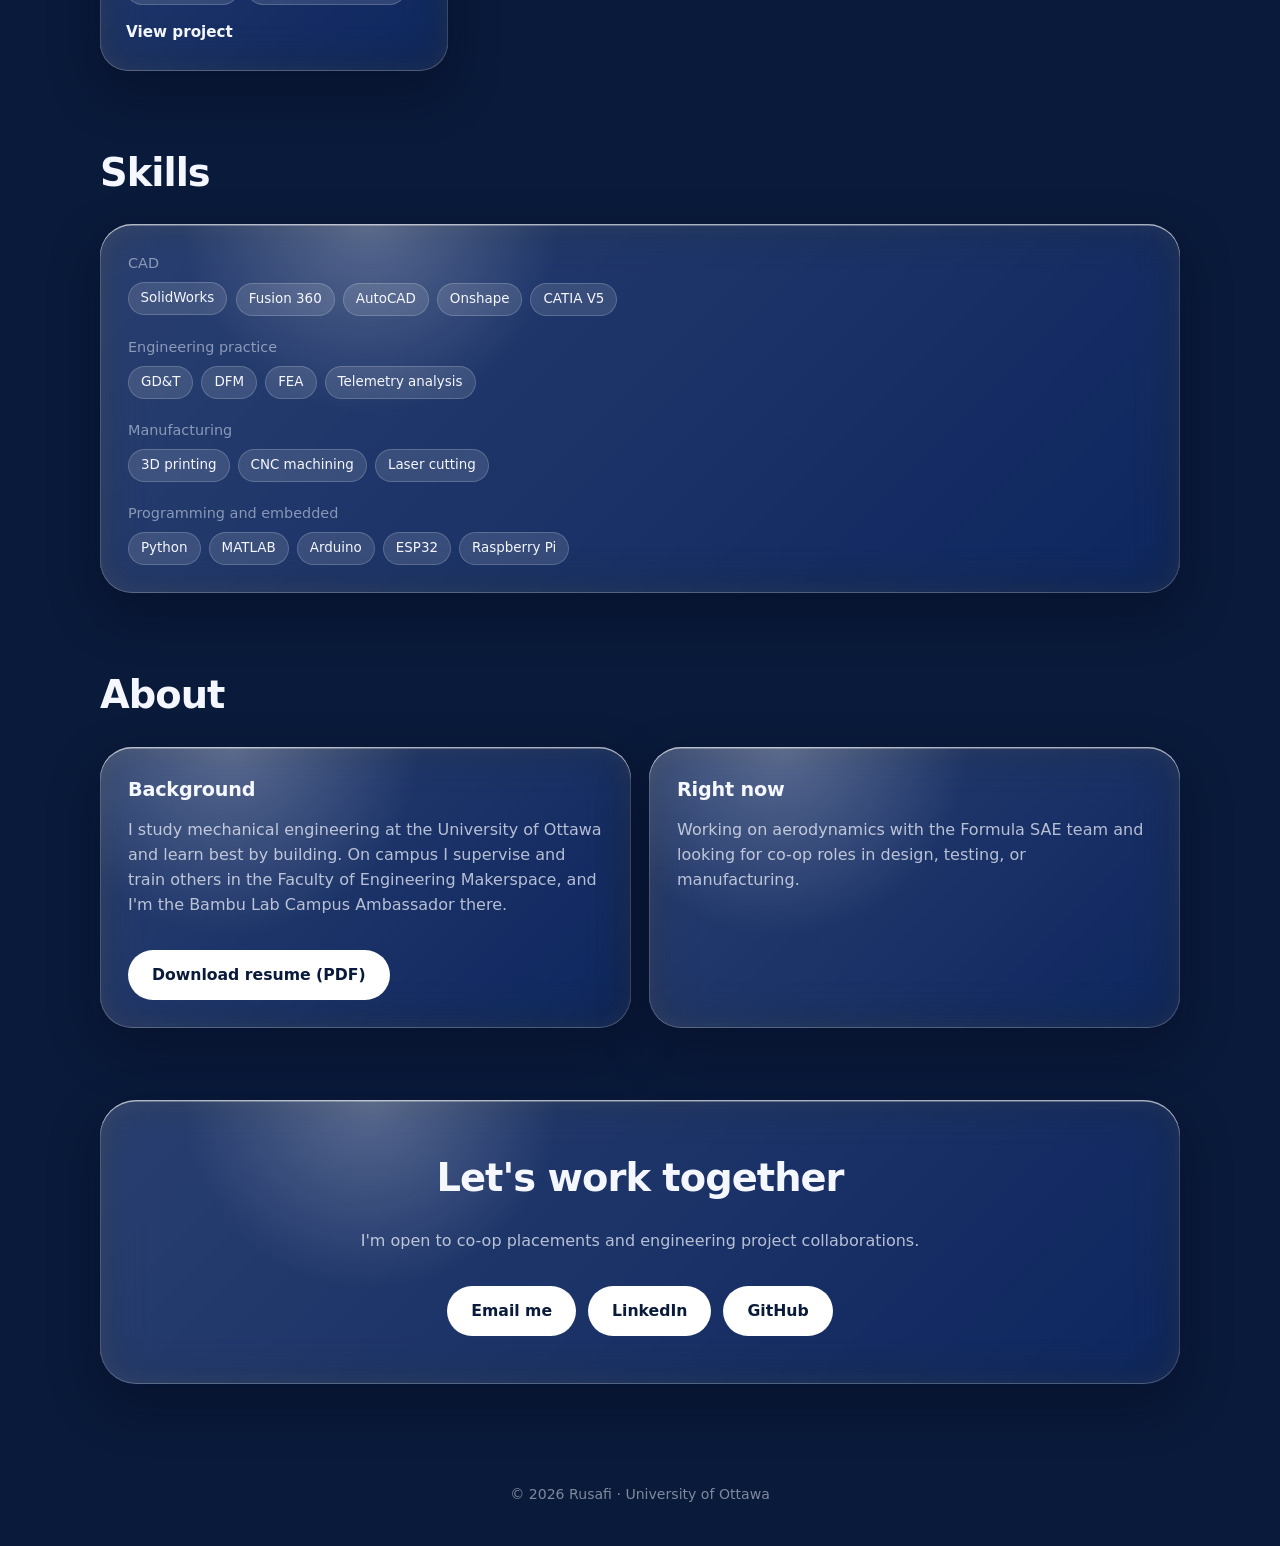
==== commit 9dcbfe77: "Fixed Title" ====
--- a/index.html
+++ b/index.html
@@ -3,7 +3,7 @@
 <head>
 <meta charset="utf-8">
 <meta name="viewport" content="width=device-width, initial-scale=1, viewport-fit=cover">
-<title>Rusafi – Mechanical engineering portfolio</title>
+<title>Rusafi – Mechanical Engineering Portfolio</title>
 <meta name="description" content="Mechanical engineering co-op student at the University of Ottawa. Aerodynamics, additive manufacturing, and embedded builds.">
 <meta name="theme-color" content="#0a1a3a">
 <link rel="stylesheet" href="style.css">
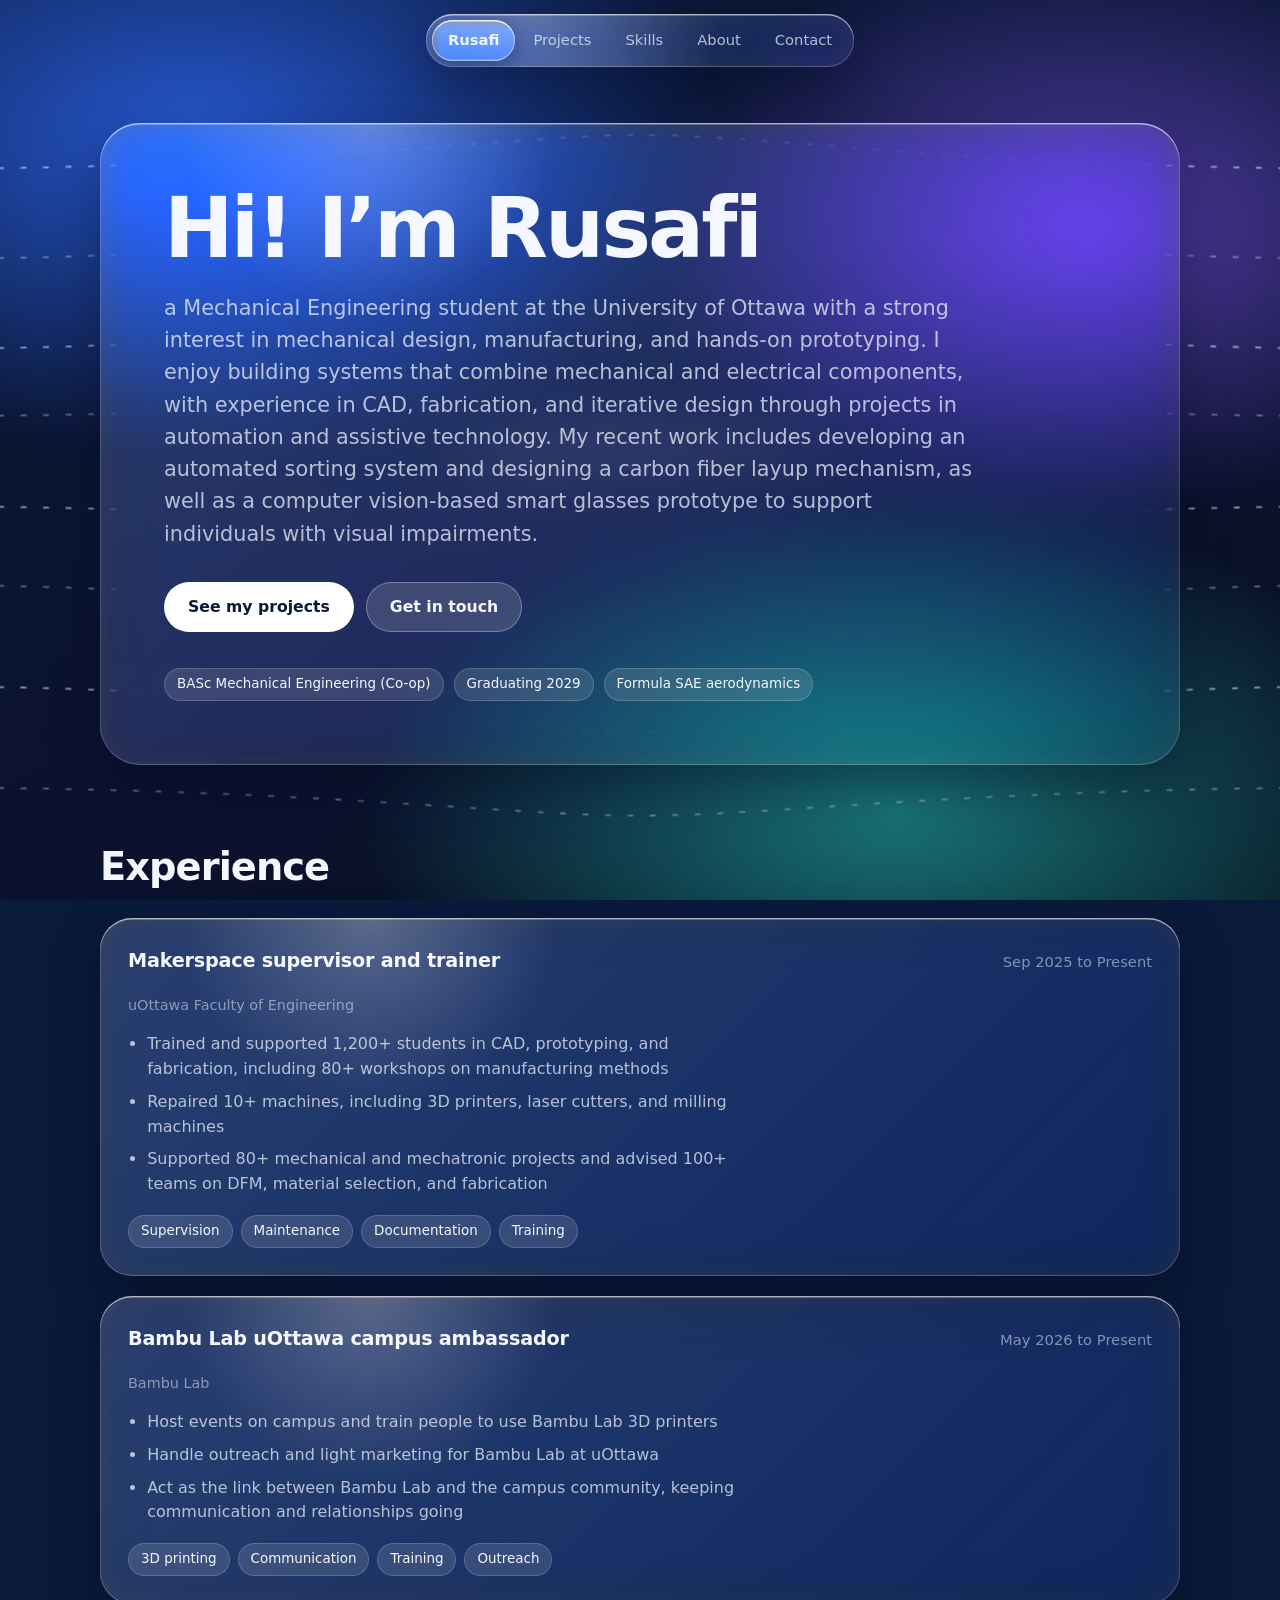
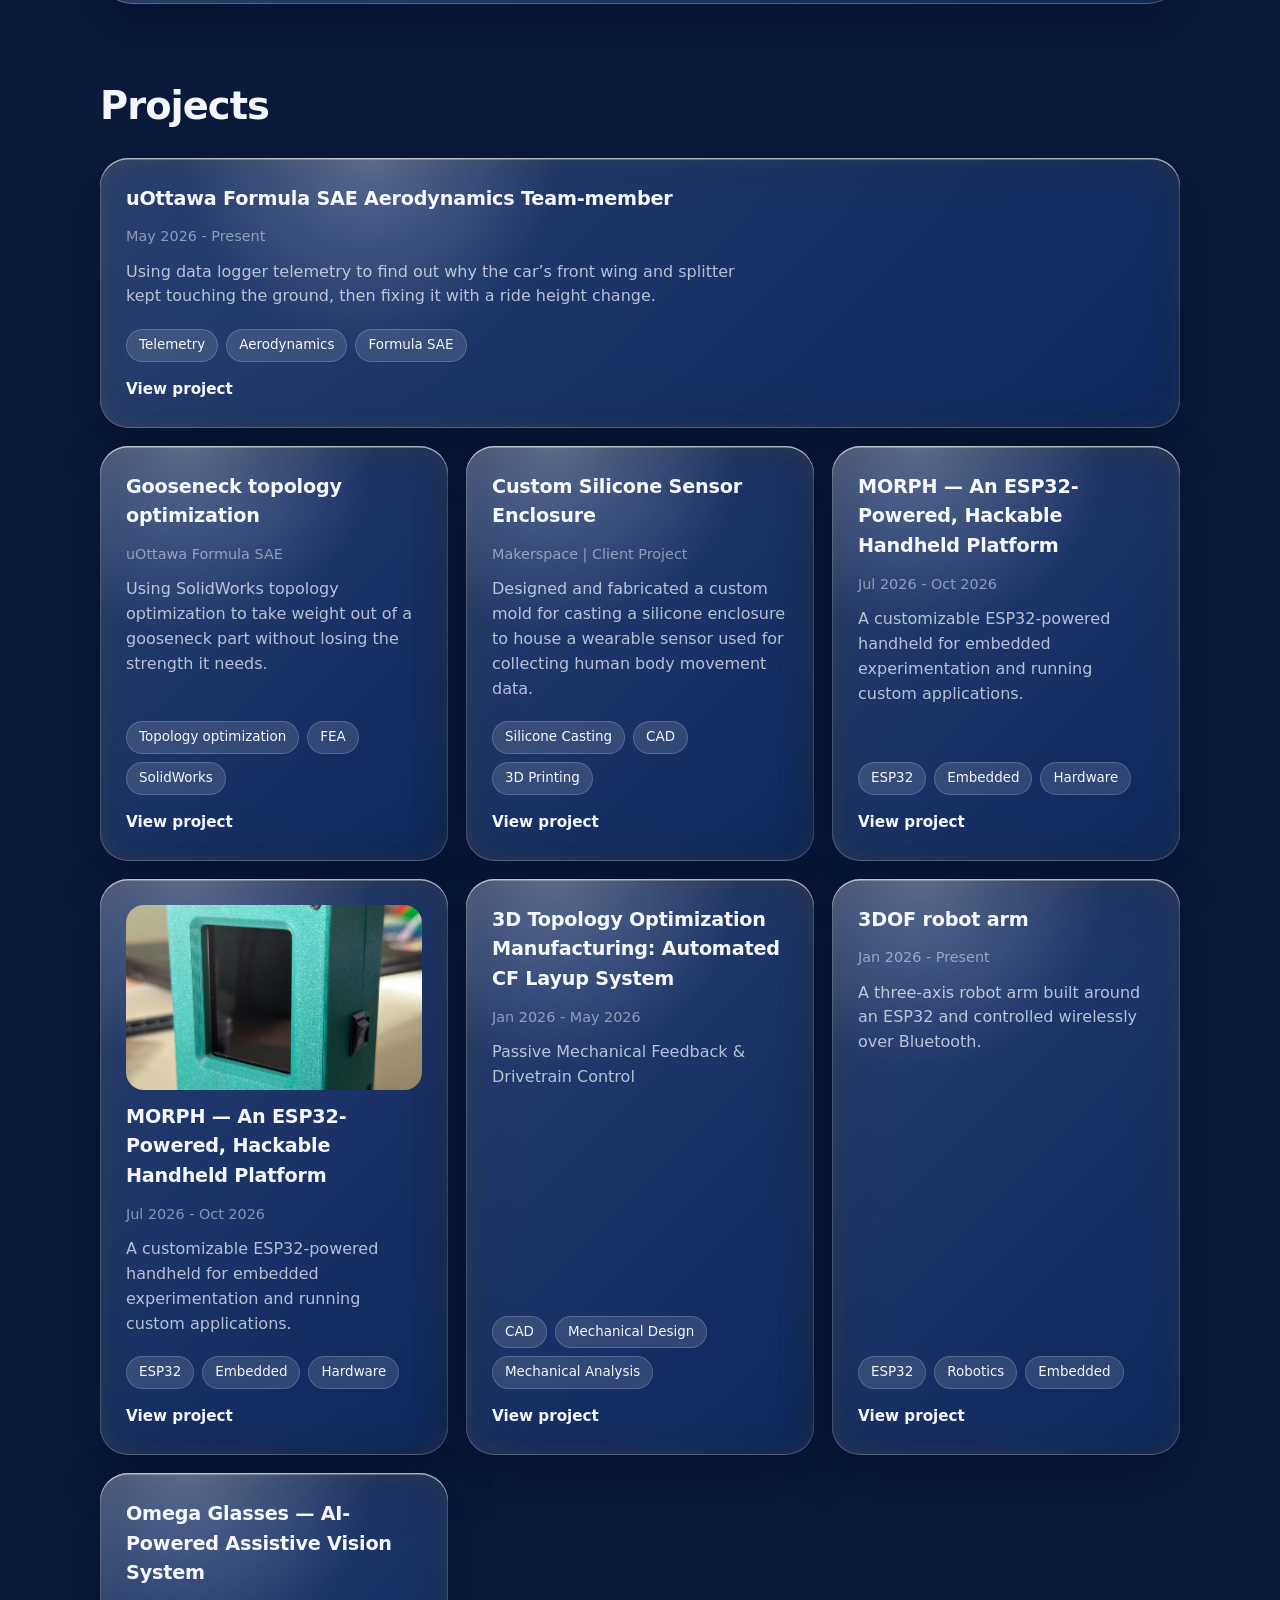
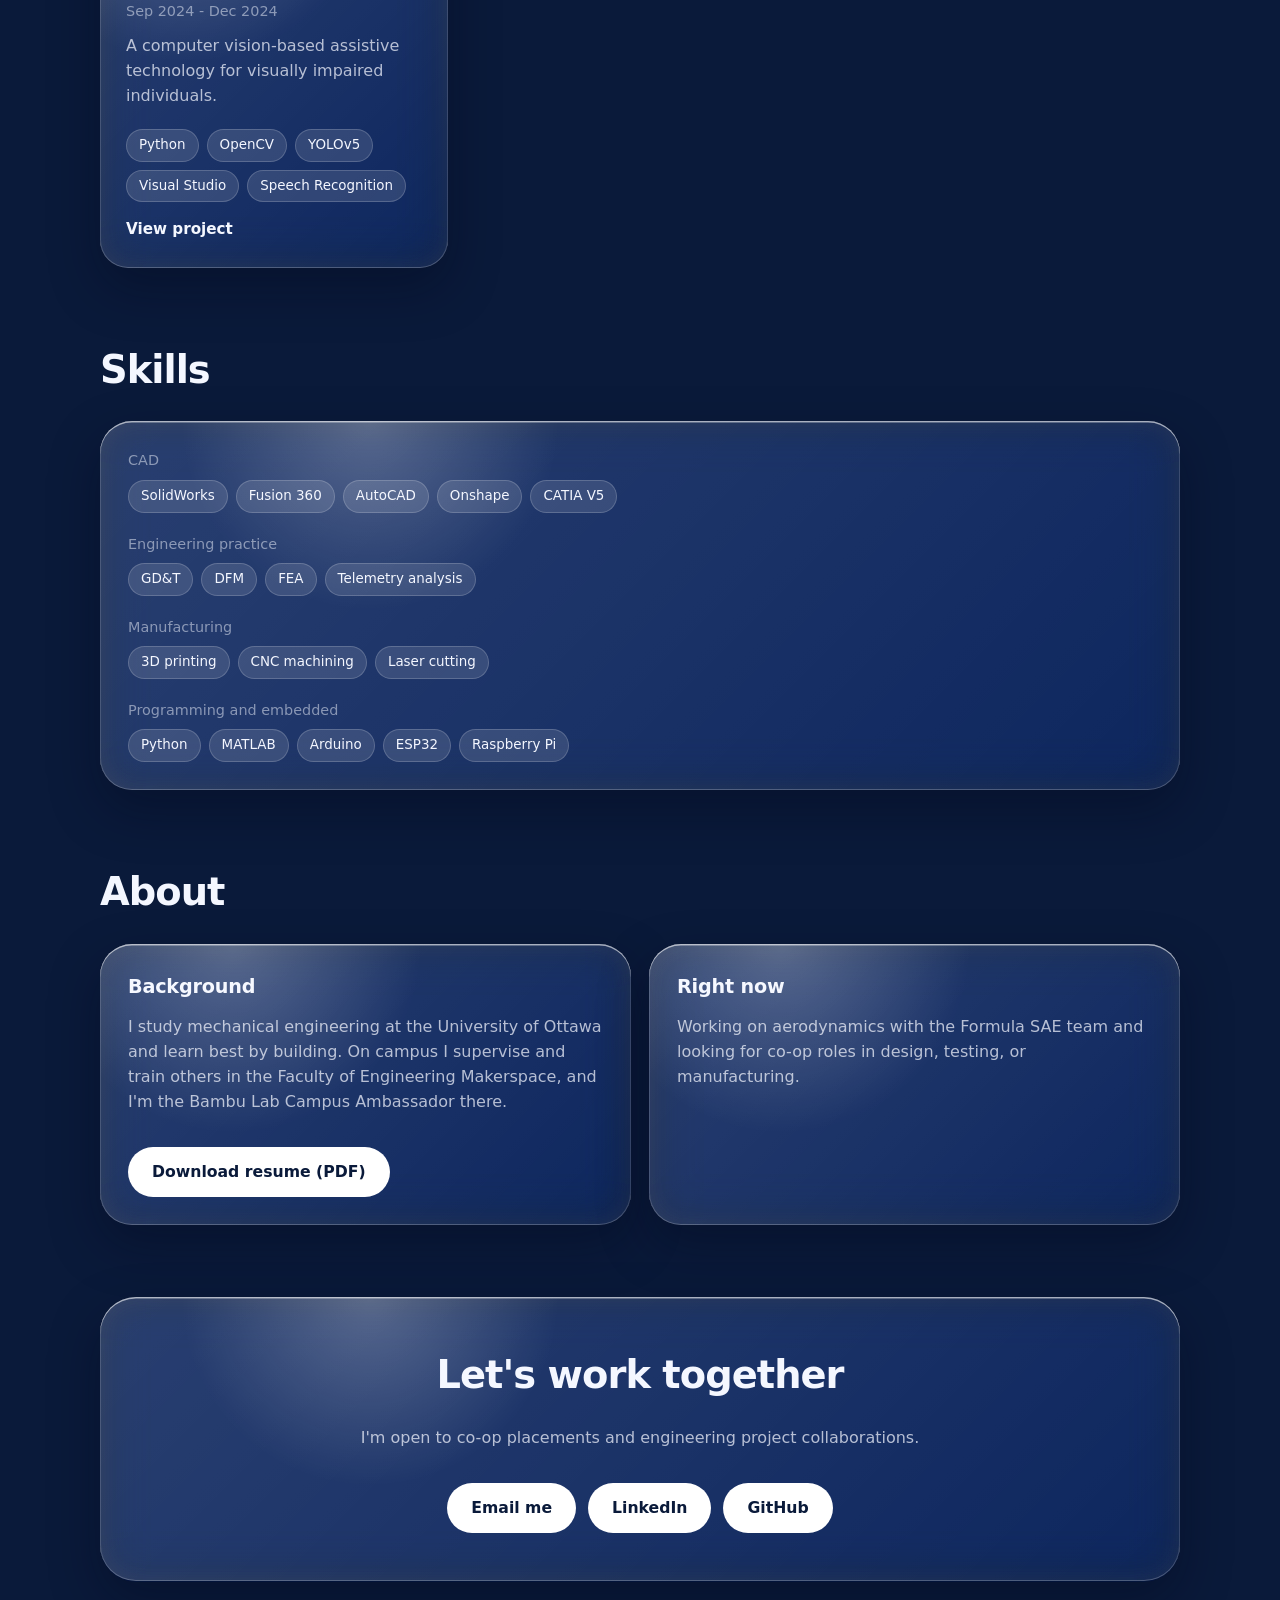
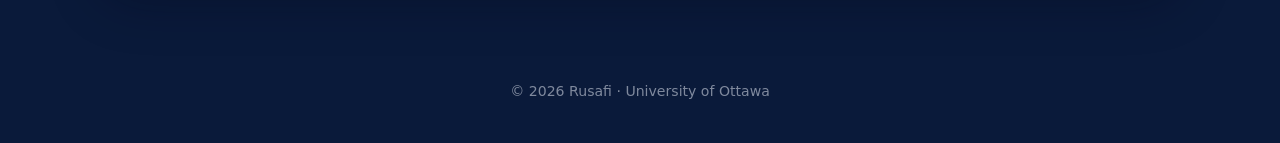
==== commit b3cc8255: "Added pictures for Morph" ====
--- a/index.html
+++ b/index.html
@@ -137,7 +137,7 @@
       </a>
 
       <a class="card glass" href="projects/morph.html">
-        <img src="images/transit-tracker/cover.jpg" alt="ESP32 transit tracker" loading="lazy" onerror="this.remove()">
+        <img src="images/morph/Image (20).jpeg" alt="ESP32 transit tracker" loading="lazy" onerror="this.remove()">
         <h3>MORPH — An ESP32-Powered, Hackable Handheld Platform</h3>
         <span class="meta">Jul 2026 - Oct 2026</span>
         <p>A customizable ESP32-powered handheld for embedded experimentation and running custom applications.</p>
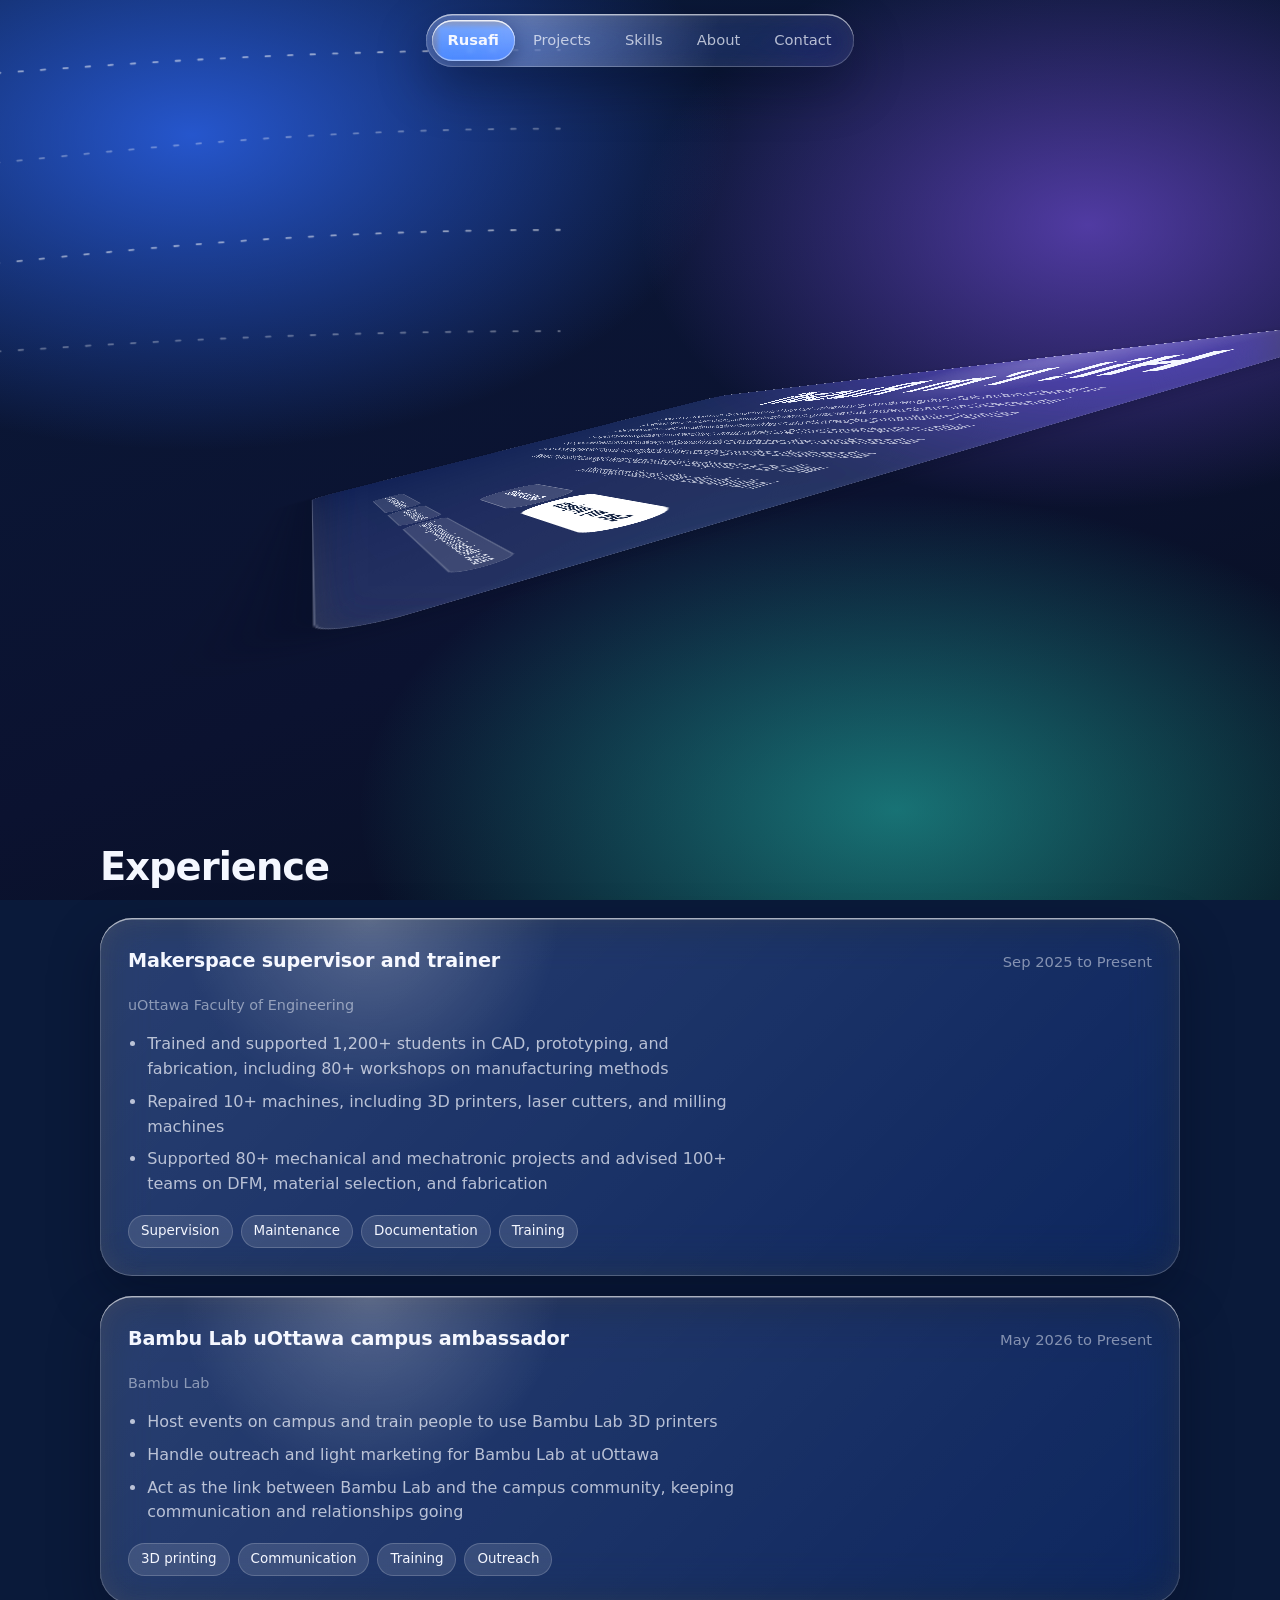
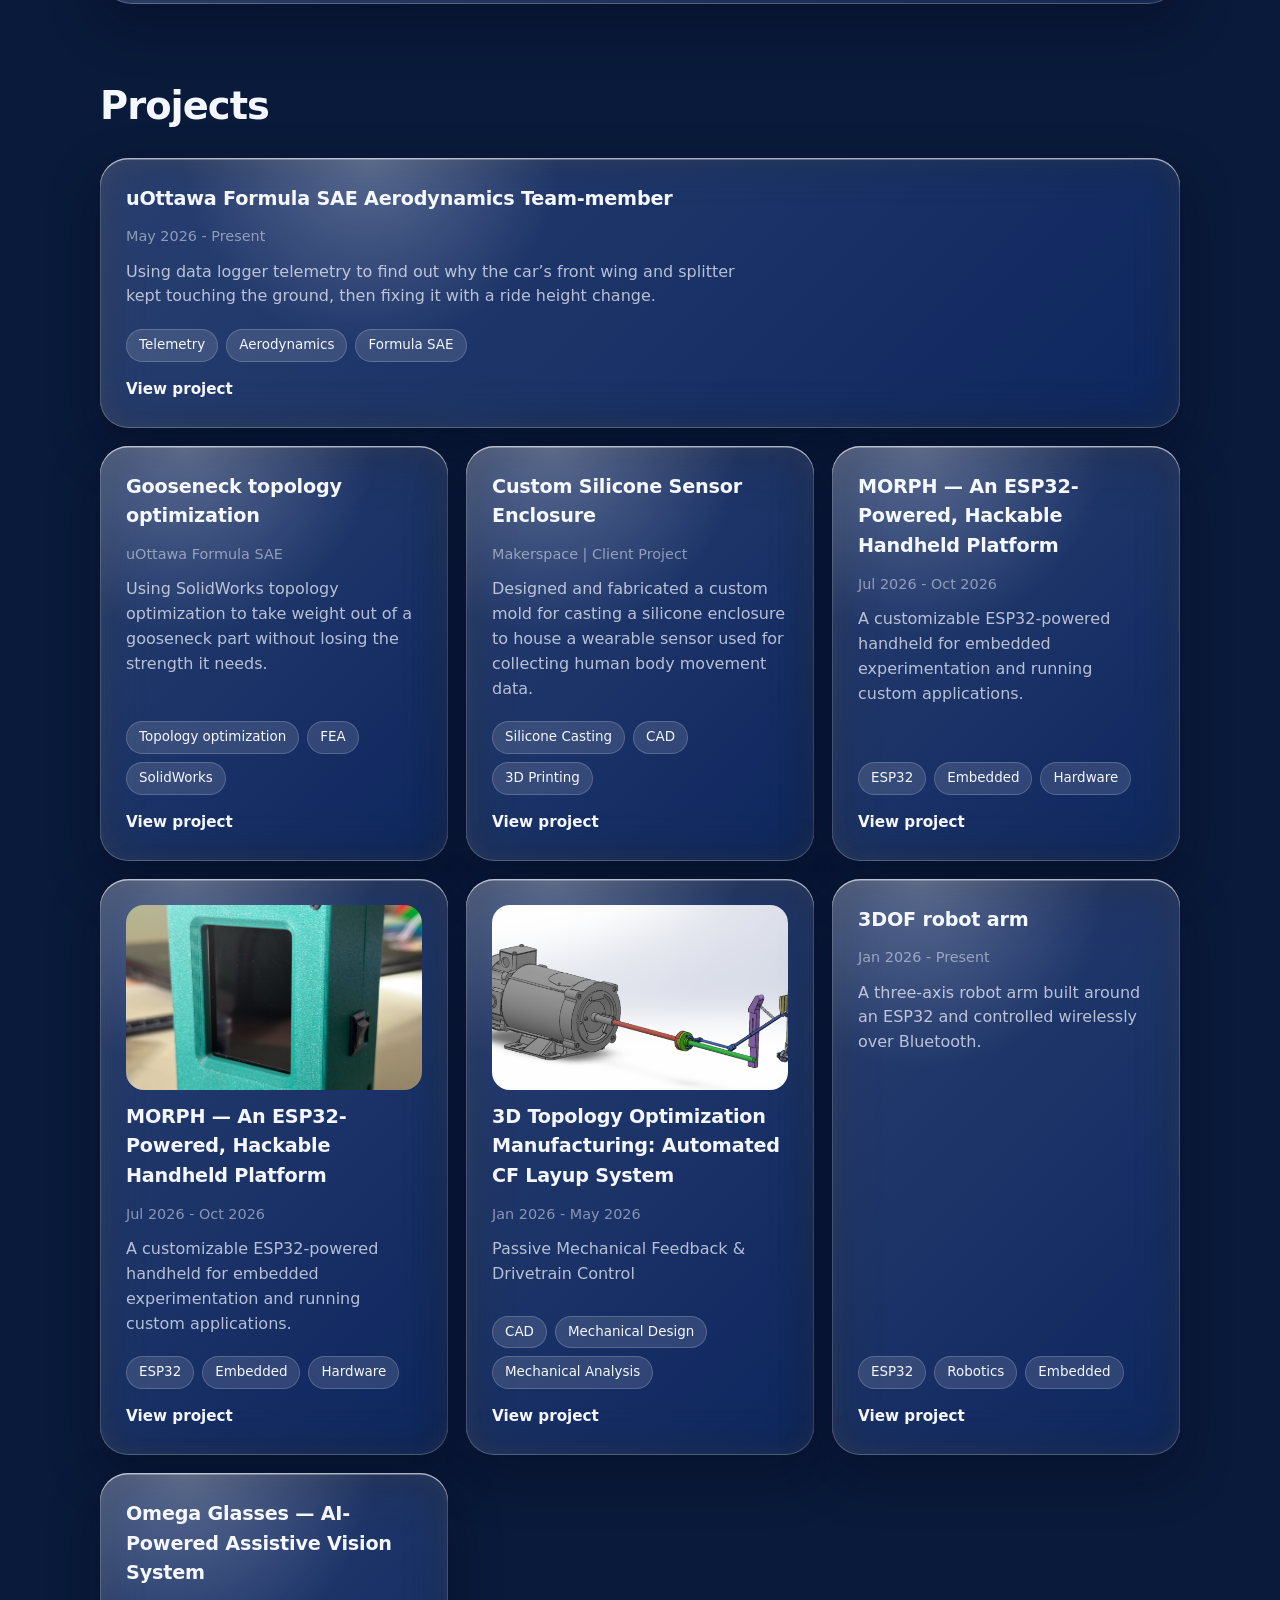
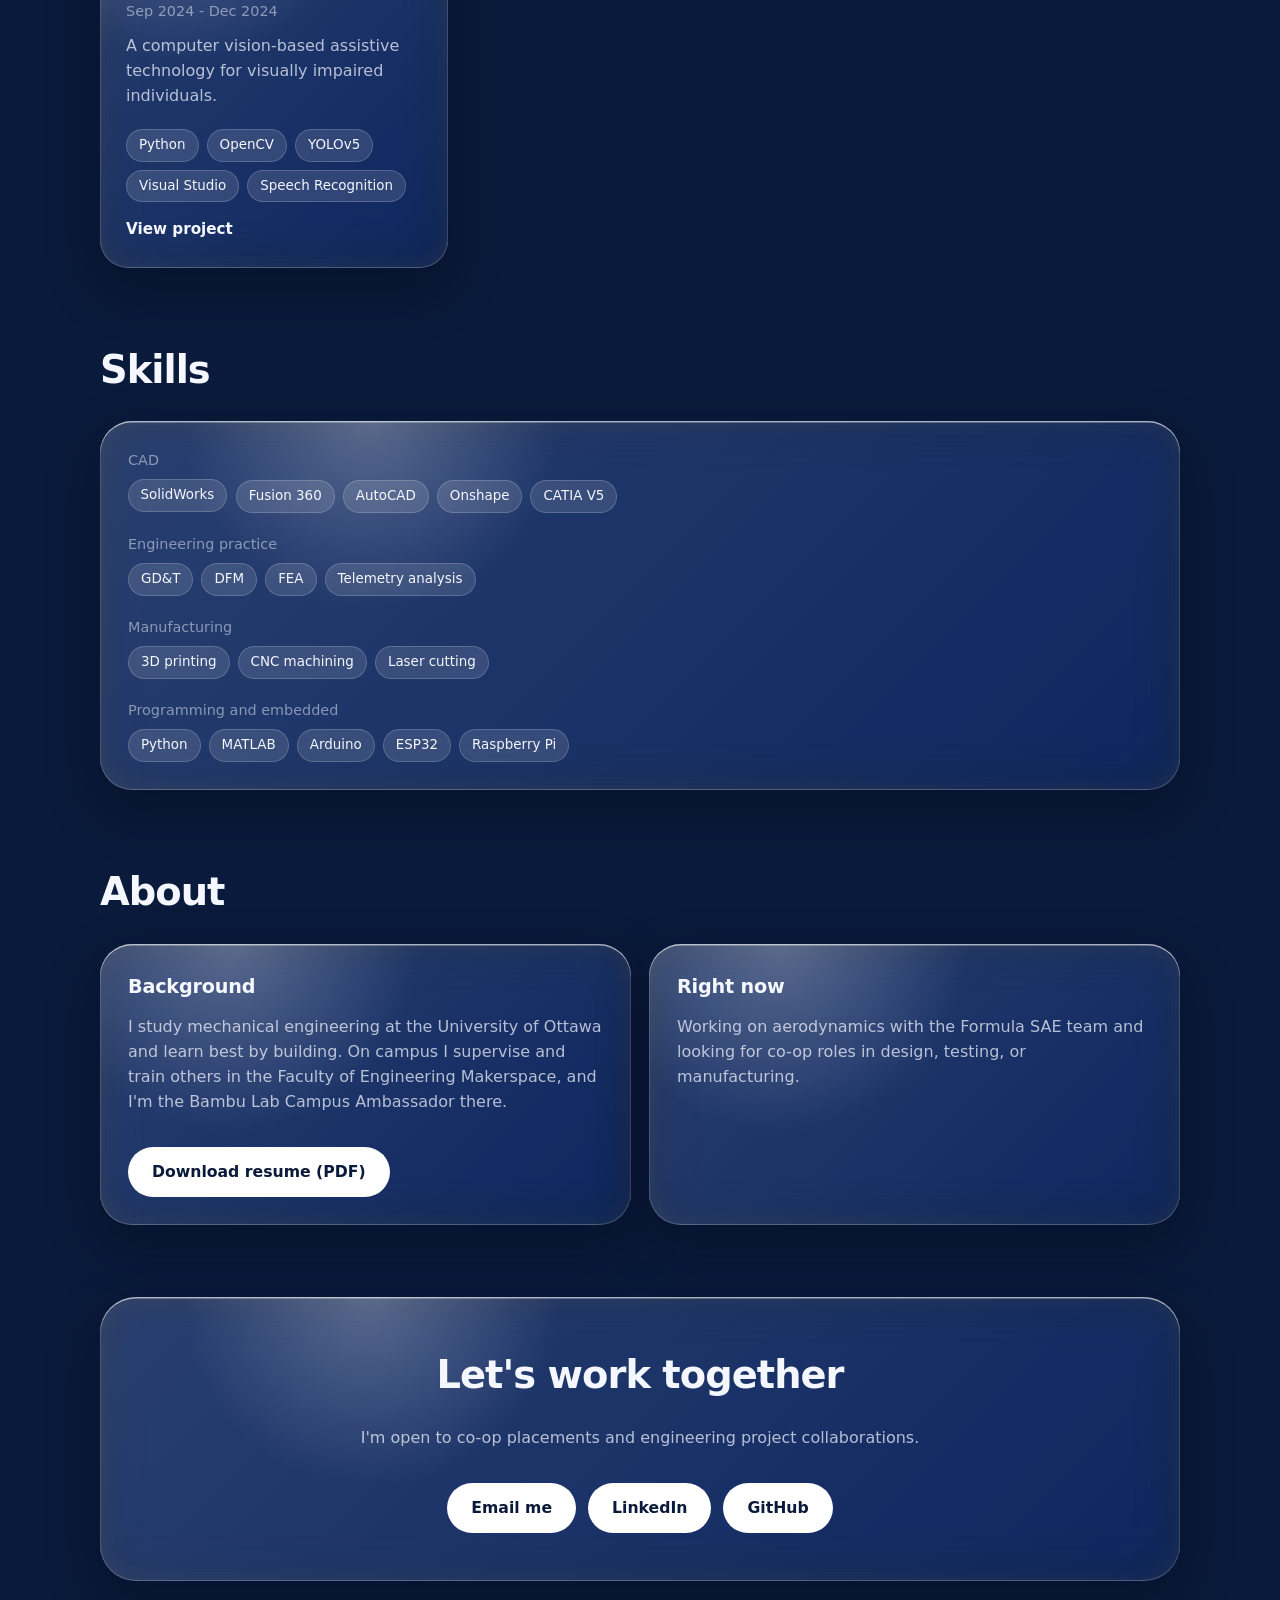
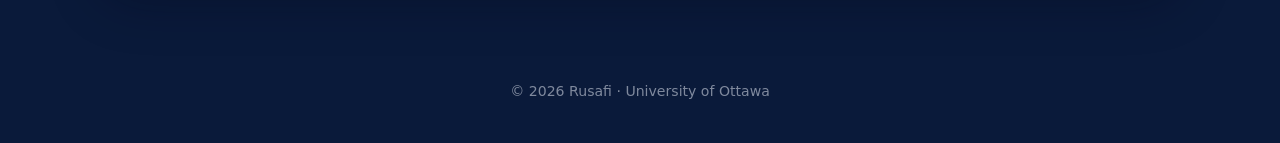
==== commit 2440b02e: "Gallery Updates" ====
--- a/index.html
+++ b/index.html
@@ -146,7 +146,7 @@
       </a>
 
       <a class="card glass" href="projects/cf-layup.html">
-        <img src="images/robot-arm/cover.jpg" alt="3DOF robot arm" loading="lazy" onerror="this.remove()">
+        <img src="images/cf-layup/Img 3.png" alt="3DOF robot arm" loading="lazy" onerror="this.remove()">
         <h3>3D Topology Optimization Manufacturing: Automated CF Layup System</h3>
         <span class="meta">Jan 2026 - May 2026</span>
         <p>Passive Mechanical Feedback & Drivetrain Control</p>
--- a/style.css
+++ b/style.css
@@ -164,4 +164,20 @@
 
 .role .meta{display:block;font-size:.9rem;color:var(--ink-3);margin:4px 0 16px}
 .role .chips{margin-top:18px}
-.role+.role{margin-top:20px}+.role+.role{margin-top:20px}
+
+/* Mobile navigation optimization */
+@media (hover: none) and (pointer: coarse) {
+  .lens {
+    transition: left 0.3s ease-out, width 0.3s ease-out;
+  }
+
+  .lens.squish {
+    animation: none;
+  }
+
+  nav {
+    -webkit-overflow-scrolling: touch;
+    overscroll-behavior-x: contain;
+  }
+}
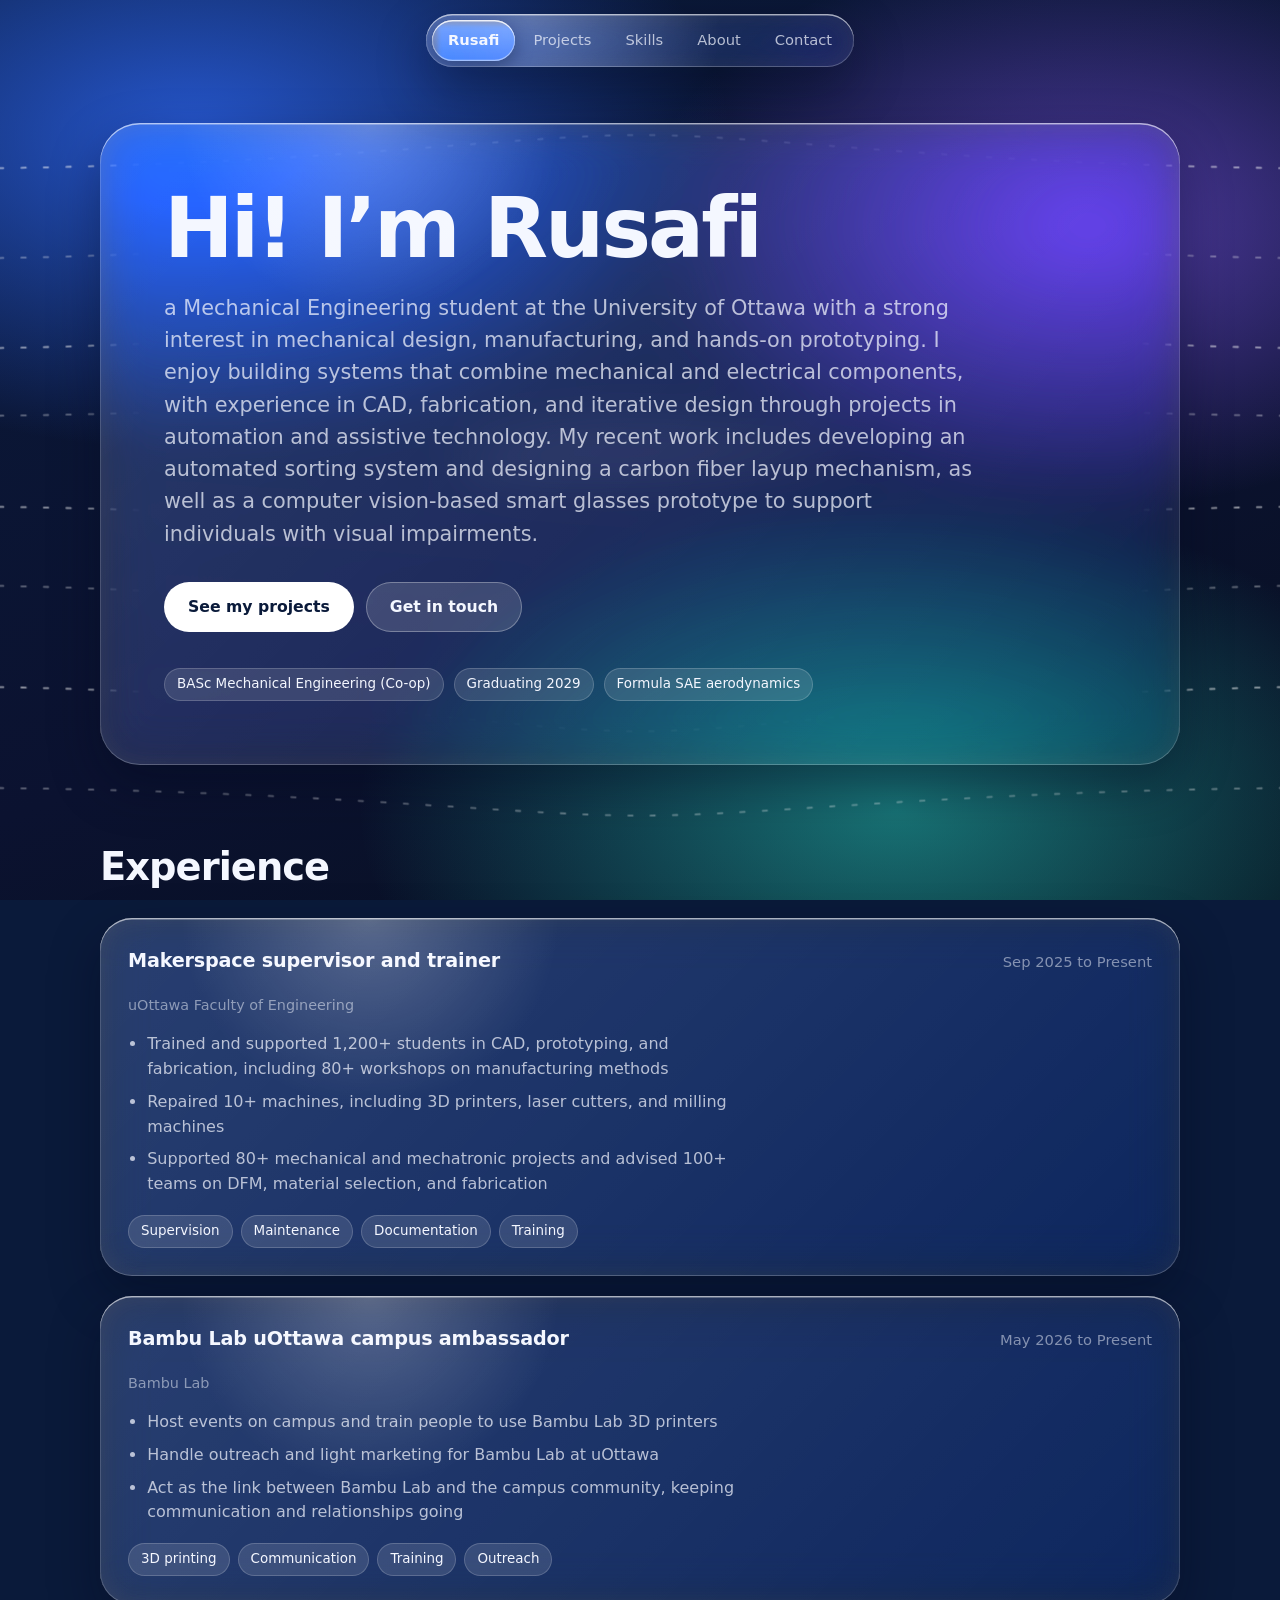
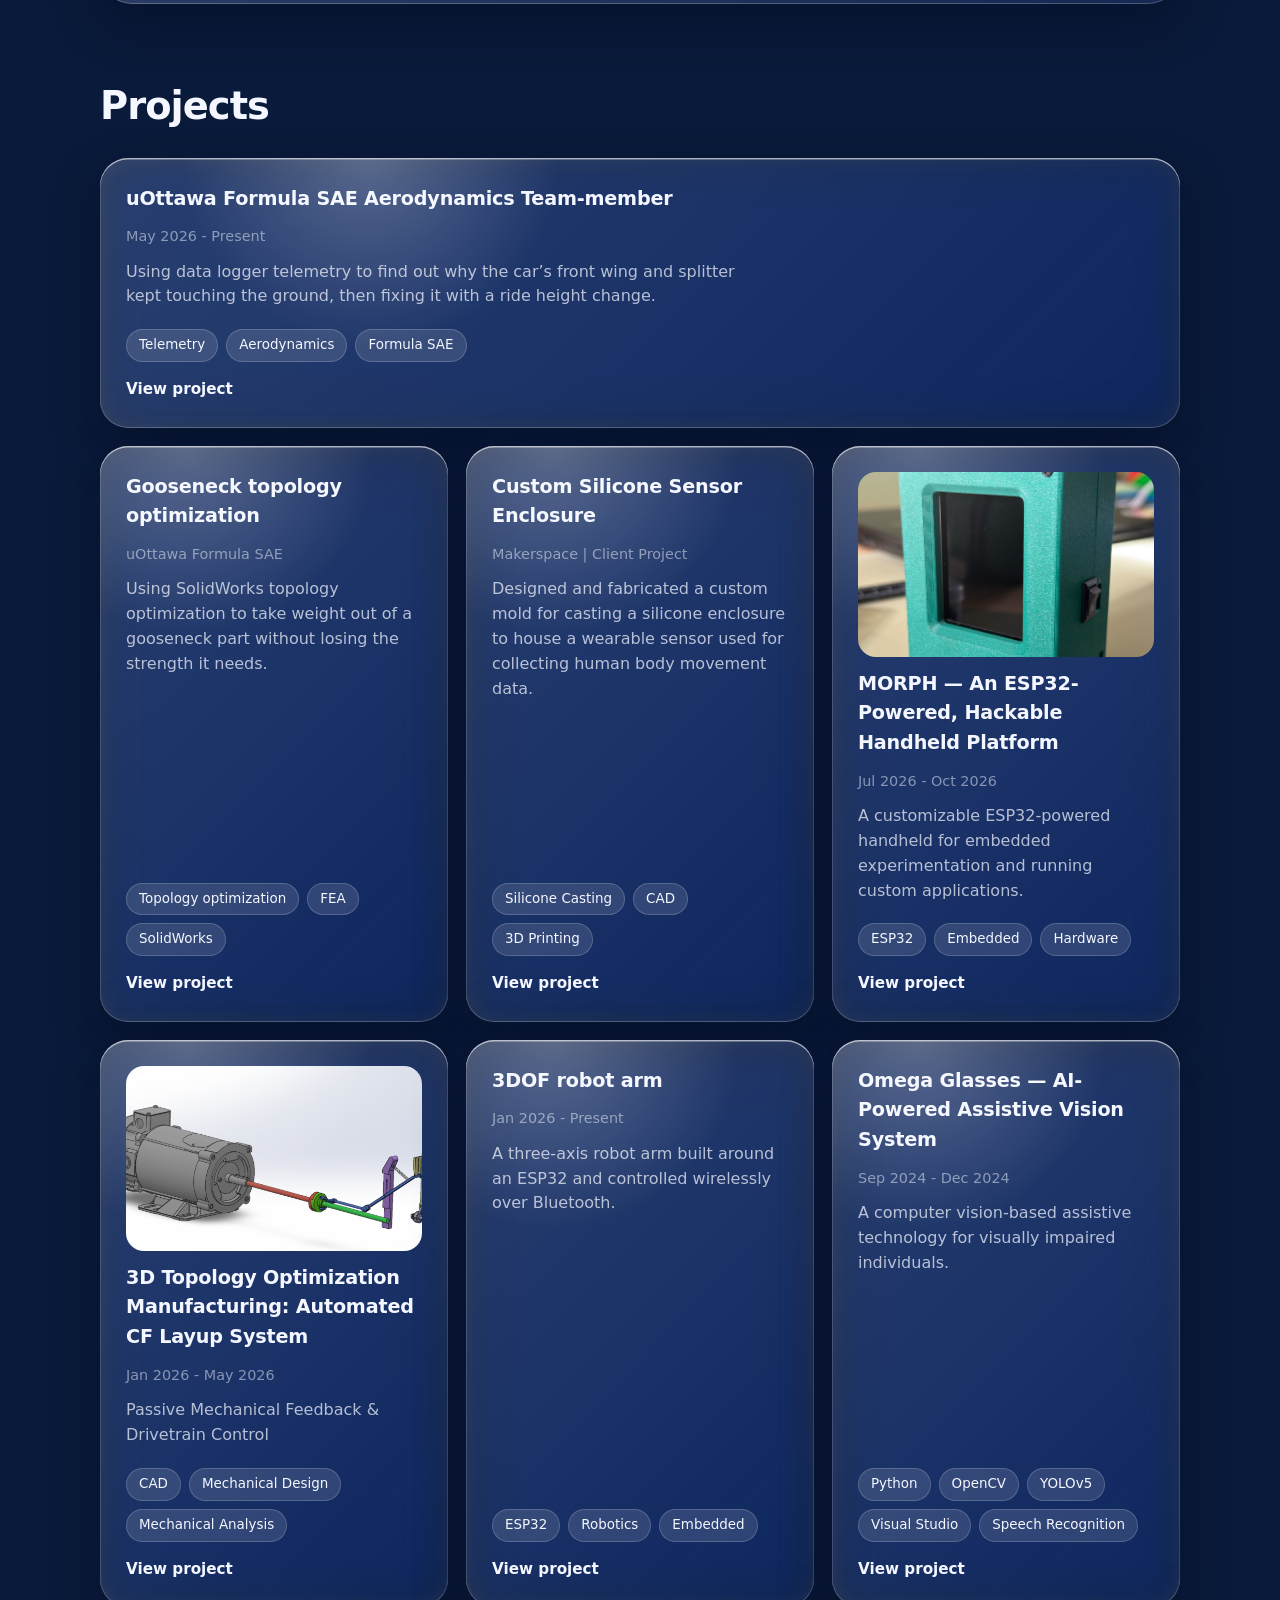
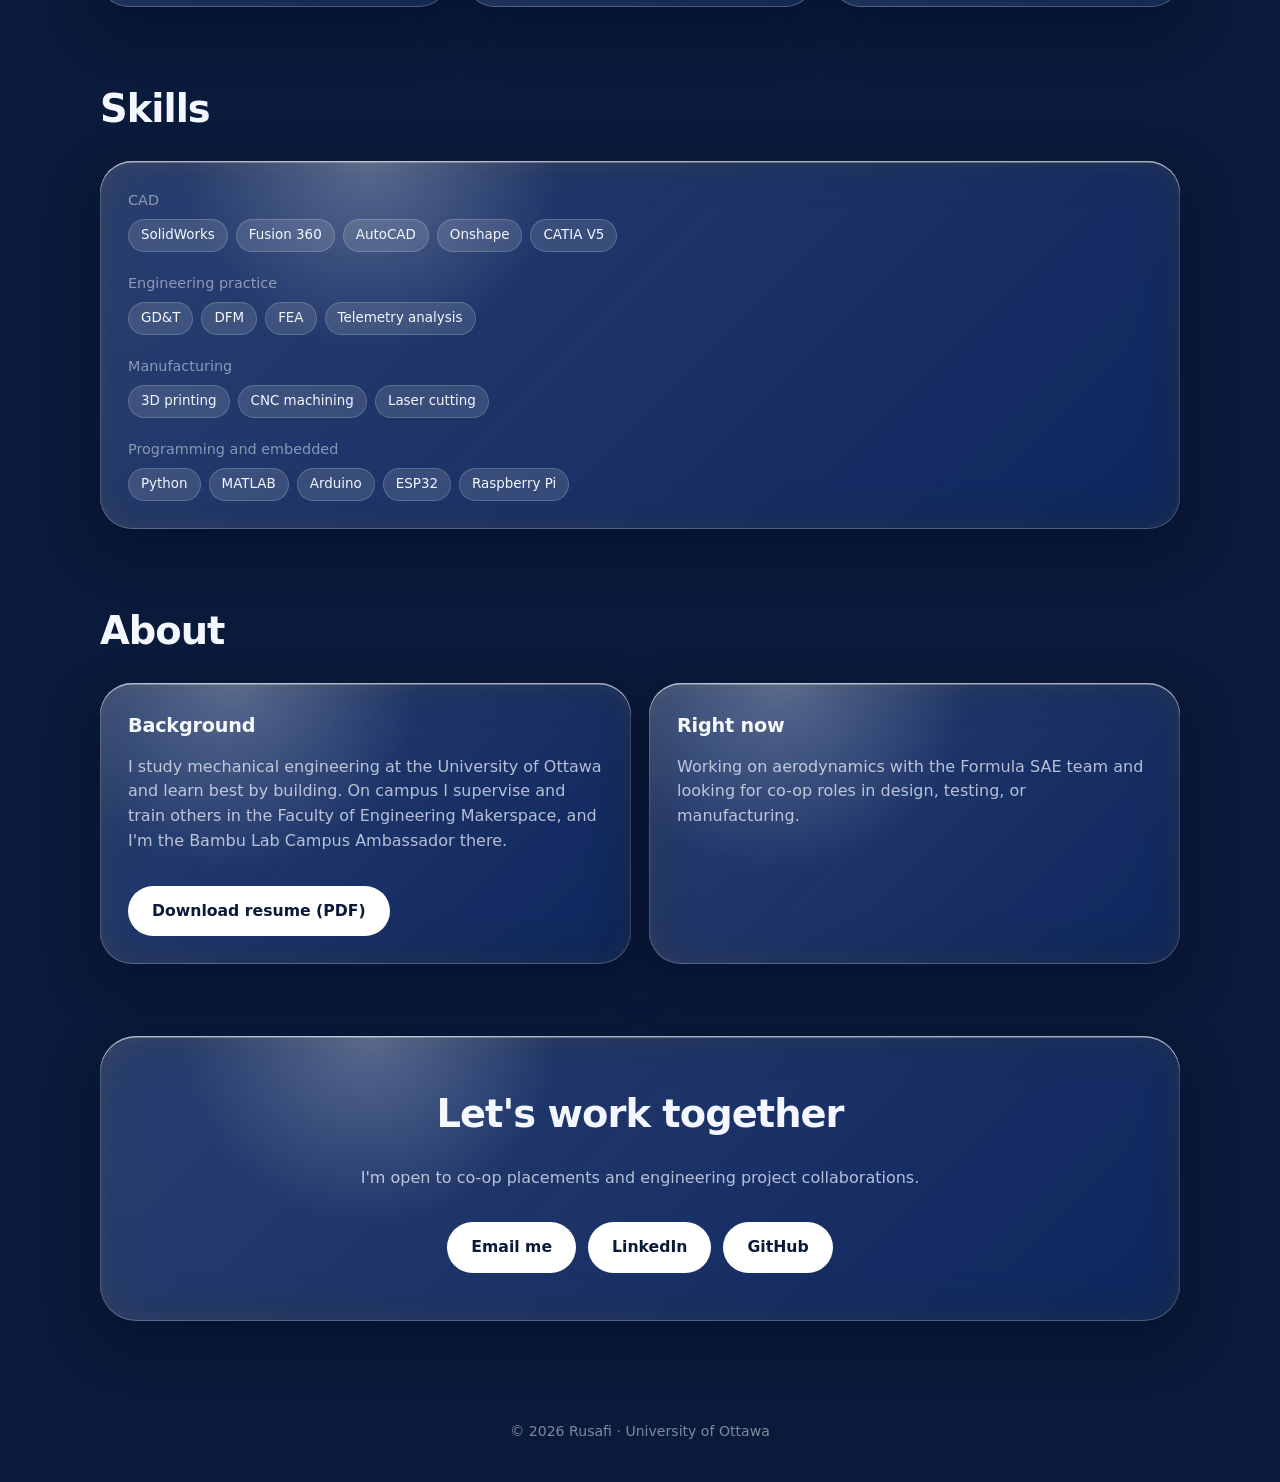
==== commit b4e65b87: "bug fix" ====
--- a/index.html
+++ b/index.html
@@ -128,15 +128,6 @@
       </a>
 
       <a class="card glass" href="projects/morph.html">
-        <img src="images/transit-tracker/cover.jpg" alt="ESP32 transit tracker" loading="lazy" onerror="this.remove()">
-        <h3>MORPH — An ESP32-Powered, Hackable Handheld Platform</h3>
-        <span class="meta">Jul 2026 - Oct 2026</span>
-        <p>A customizable ESP32-powered handheld for embedded experimentation and running custom applications.</p>
-        <div class="tags"><span class="chip">ESP32</span><span class="chip">Embedded</span><span class="chip">Hardware</span></div>
-        <span class="more">View project</span>
-      </a>
-
-      <a class="card glass" href="projects/morph.html">
         <img src="images/morph/Image (20).jpeg" alt="ESP32 transit tracker" loading="lazy" onerror="this.remove()">
         <h3>MORPH — An ESP32-Powered, Hackable Handheld Platform</h3>
         <span class="meta">Jul 2026 - Oct 2026</span>
